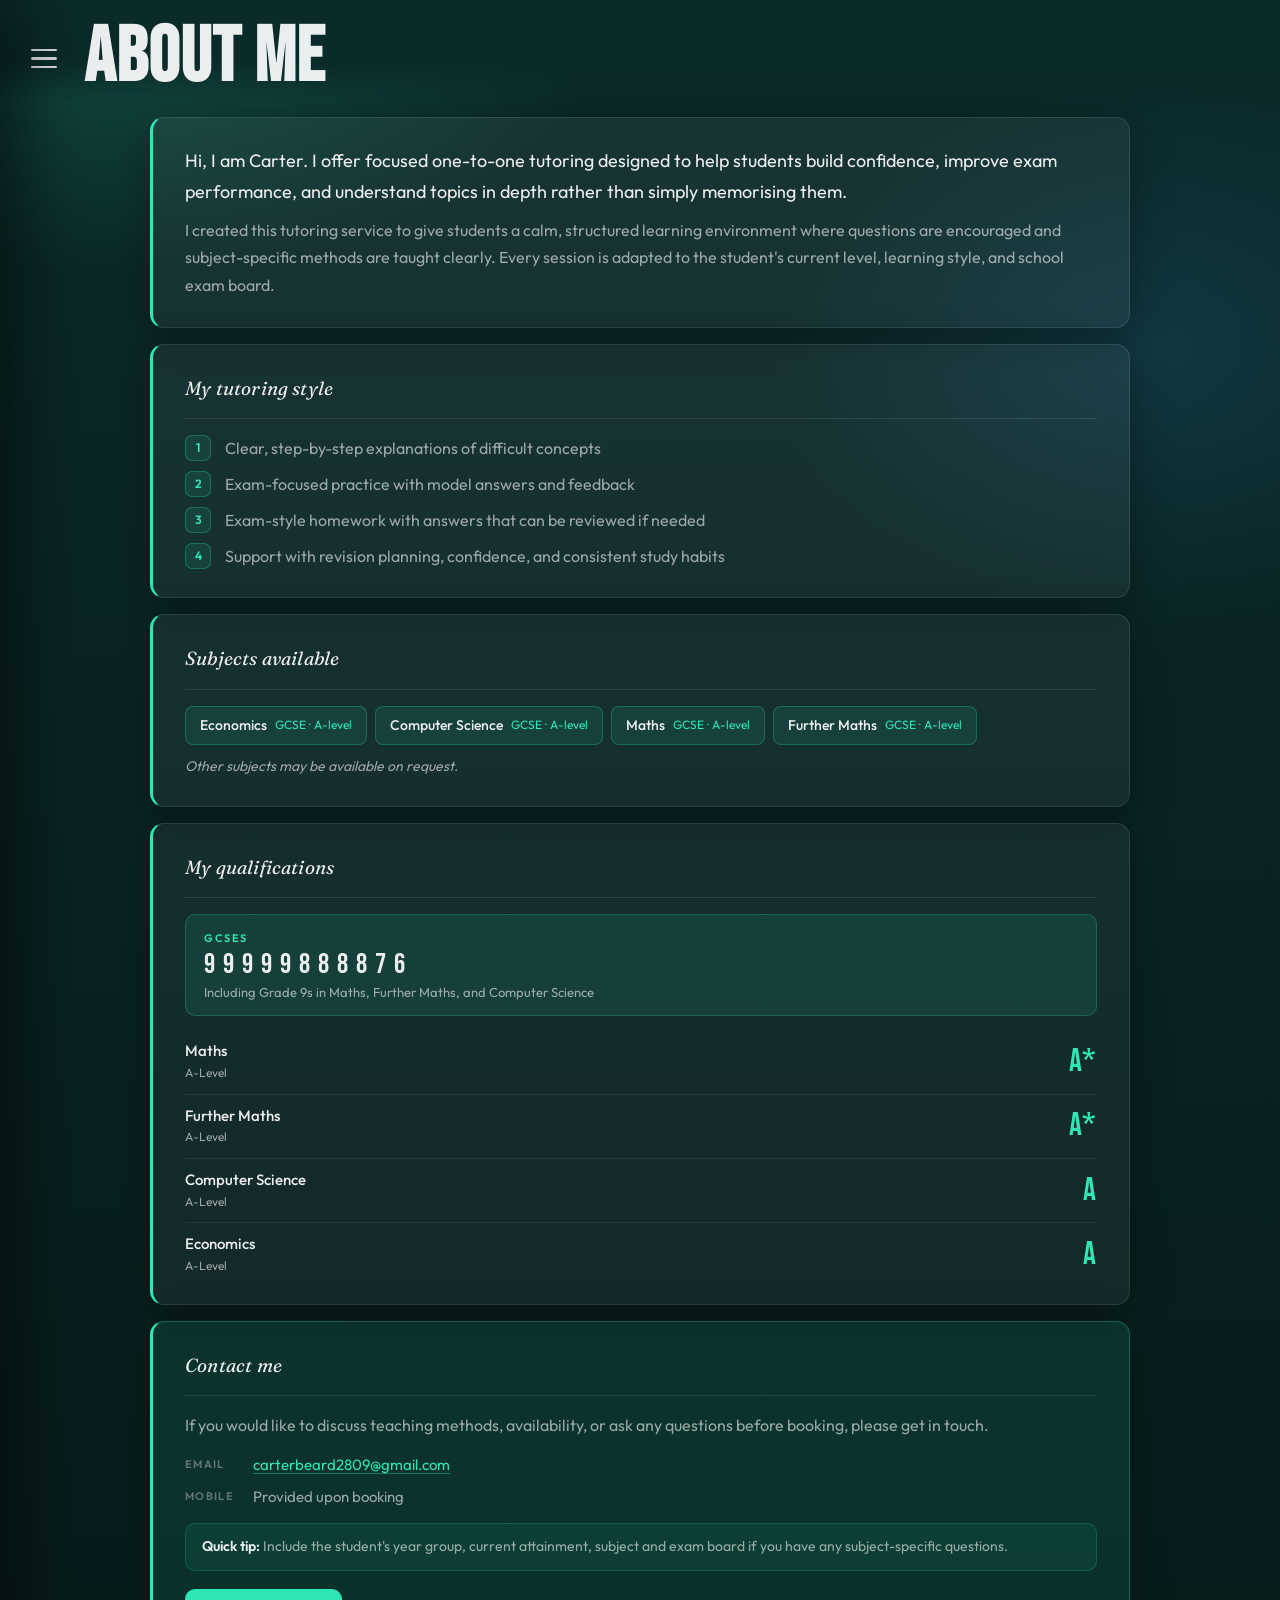
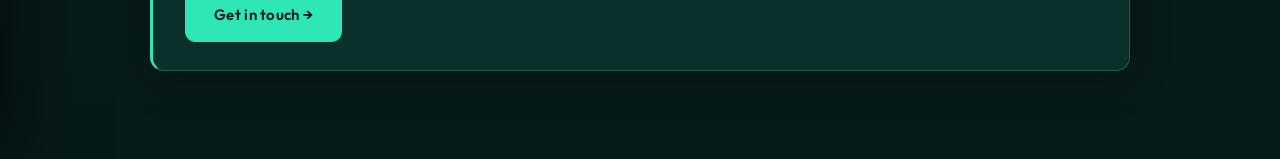
==== index.html @ 1910767f "Fixing styling issues" ====
<!DOCTYPE html>
<html lang="en">
<head>
    <meta charset="UTF-8">
    <meta name="viewport" content="width=device-width, initial-scale=1.0">
    <title>About me — Carter Tutoring</title>
    <link rel="stylesheet" href="style.css">
</head>
<body>

<div class="menu-overlay" id="menuOverlay"></div>

<div class="menu" id="sideMenu">
    <a href="index.html" class="active">About</a>
    <a href="instructions.html">Instructions</a>
    <a href="lessons.html">Lessons</a>
    <a href="pricing.html">Pricing</a>
</div>

<div class="heading">
    <div class="menu-btn" onclick="toggleMenu()" aria-label="Open navigation" aria-expanded="false">
        <span></span>
        <span></span>
        <span></span>
    </div>
    <h1>About me</h1>
</div>

<div class="container">
    <p class="lead">Hi, I am Carter. I offer focused one-to-one tutoring designed to help students build confidence, improve exam performance, and understand topics in depth rather than simply memorising them.</p>
    <p class="about">I created this tutoring service to give students a calm, structured learning environment where questions are encouraged and subject-specific methods are taught clearly. Every session is adapted to the student's current level, learning style, and school exam board.</p>
</div>

<div class="container">
    <h3>My tutoring style</h3>
    <ul class="style-list">
        <li>
            <div class="list-num">1</div>
            Clear, step-by-step explanations of difficult concepts
        </li>
        <li>
            <div class="list-num">2</div>
            Exam-focused practice with model answers and feedback
        </li>
        <li>
            <div class="list-num">3</div>
            Exam-style homework with answers that can be reviewed if needed
        </li>
        <li>
            <div class="list-num">4</div>
            Support with revision planning, confidence, and consistent study habits
        </li>
    </ul>
</div>

<div class="container">
    <h3>Subjects available</h3>
    <div class="tag-grid">
        <div class="tag">
            <span class="tag-name">Economics</span>
            <span class="tag-levels">GCSE · A-level</span>
        </div>
        <div class="tag">
            <span class="tag-name">Computer Science</span>
            <span class="tag-levels">GCSE · A-level</span>
        </div>
        <div class="tag">
            <span class="tag-name">Maths</span>
            <span class="tag-levels">GCSE · A-level</span>
        </div>
        <div class="tag">
            <span class="tag-name">Further Maths</span>
            <span class="tag-levels">GCSE · A-level</span>
        </div>
    </div>
    <span class="tag-note">Other subjects may be available on request.</span>
</div>

<div class="container">
    <h3>My qualifications</h3>
    <div class="gcse-badge">
        <div>
            <span class="gcse-badge-label">GCSEs</span>
            <div class="gcse-badge-score">9 9 9 9 9 8 8 8 8 7 6</div>
            <p class="gcse-badge-note">Including Grade 9s in Maths, Further Maths, and Computer Science</p>
        </div>
    </div>
    <div class="credential-block">
        <div class="credential-row">
            <div class="cred-info">
                <div class="cred-subject">Maths</div>
                <div class="cred-type">A-Level</div>
            </div>
            <div class="cred-grade">A*</div>
        </div>
        <div class="credential-row">
            <div class="cred-info">
                <div class="cred-subject">Further Maths</div>
                <div class="cred-type">A-Level</div>
            </div>
            <div class="cred-grade">A*</div>
        </div>
        <div class="credential-row">
            <div class="cred-info">
                <div class="cred-subject">Computer Science</div>
                <div class="cred-type">A-Level</div>
            </div>
            <div class="cred-grade">A</div>
        </div>
        <div class="credential-row">
            <div class="cred-info">
                <div class="cred-subject">Economics</div>
                <div class="cred-type">A-Level</div>
            </div>
            <div class="cred-grade">A</div>
        </div>
    </div>
</div>

<div class="container cta-container">
    <h3>Contact me</h3>
    <p>If you would like to discuss teaching methods, availability, or ask any questions before booking, please get in touch.</p>
    <ul class="contact-list">
        <li>
            <span class="contact-label">Email</span>
            <a href="mailto:carterbeard2809@gmail.com" class="link-accent">carterbeard2809@gmail.com</a>
        </li>
        <li>
            <span class="contact-label">Mobile</span>
            <span>Provided upon booking</span>
        </li>
    </ul>
    <div class="tip"><strong>Quick tip:</strong> Include the student's year group, current attainment, subject and exam board if you have any subject-specific questions.</div>
    <a href="mailto:carterbeard2809@gmail.com?subject=Tutoring%20enquiry" class="btn btn-primary">Get in touch →</a>
</div>

<script src="main.js"></script>
</body>
</html>
---- style.css ----
@import url('https://fonts.googleapis.com/css2?family=Bebas+Neue&family=Fraunces:ital,opsz,wght@0,9..144,300;0,9..144,400;1,9..144,300;1,9..144,400&family=Outfit:wght@300;400;500;600&display=swap');

*, *::before, *::after {
    margin: 0;
    padding: 0;
    box-sizing: border-box;
}

:root {
    --bg-0:        #071a1a;
    --bg-1:        #0b2a2a;
    --card:        rgba(255, 255, 255, 0.05);
    --card-hover:  rgba(255, 255, 255, 0.08);
    --text:        rgba(255, 255, 255, 0.92);
    --muted:       rgba(255, 255, 255, 0.58);
    --subtle:      rgba(255, 255, 255, 0.35);
    --border:      rgba(255, 255, 255, 0.10);
    --border-mid:  rgba(255, 255, 255, 0.16);
    --accent:      #2ee6b6;
    --accent-dark: #1db88e;
    --accent-faint:rgba(46, 230, 182, 0.10);
    --accent-glow: rgba(46, 230, 182, 0.22);
    --shadow:      0 8px 40px rgba(0, 0, 0, 0.30);
    --radius:      14px;
    --font-display:'Bebas Neue', sans-serif;
    --font-head:   'Fraunces', Georgia, serif;
    --font-body:   'Outfit', system-ui, sans-serif;
}

html { scroll-behavior: smooth; }

body {
    min-height: 100vh;
    background:
        radial-gradient(900px 500px at 10% 0%,  rgba(46, 230, 182, 0.18), transparent 55%),
        radial-gradient(700px 500px at 90% 20%, rgba(66, 170, 255, 0.12), transparent 55%),
        linear-gradient(180deg, var(--bg-1) 0%, var(--bg-0) 100%);
    color: var(--text);
    font-family: var(--font-body);
    font-size: 17px;
    font-weight: 400;
    line-height: 1.65;
    padding: 0 18px 72px;
    animation: pageFadeIn 0.4s ease both;
}

@keyframes pageFadeIn {
    from { opacity: 0; transform: translateY(8px); }
    to   { opacity: 1; transform: translateY(0); }
}

@keyframes slideUp {
    from { opacity: 0; transform: translateY(20px); }
    to   { opacity: 1; transform: translateY(0); }
}

/* ── Typography ── */
h1 {
    font-family: var(--font-display);
    font-size: clamp(48px, 6vw, 84px);
    letter-spacing: 1px;
    line-height: 0.9;
    color: var(--text);
    margin: 0;
}

h2 {
    font-family: var(--font-head);
    font-size: 22px;
    font-weight: 400;
    font-style: italic;
    color: var(--accent);
    margin-bottom: 10px;
}

h3 {
    font-family: var(--font-head);
    font-size: 19px;
    font-weight: 400;
    font-style: italic;
    color: var(--text);
    padding-bottom: 14px;
    margin-bottom: 16px;
    border-bottom: 1px solid var(--border);
    letter-spacing: 0.01em;
}

p {
    color: var(--muted);
    margin-top: 8px;
    font-size: 16px;
    line-height: 1.7;
}

p:first-child { margin-top: 0; }

ul, ol {
    margin: 12px 0 0 1.4rem;
    padding: 0;
    color: var(--muted);
    font-size: 16px;
}

li { margin: 7px 0; line-height: 1.6; }

strong { color: var(--text); font-weight: 600; }

a { color: inherit; text-decoration: none; }

/* ── Eyebrow label ── */
.eyebrow {
    display: block;
    font-family: var(--font-body);
    font-size: 11px;
    font-weight: 600;
    letter-spacing: 0.18em;
    text-transform: uppercase;
    color: var(--accent);
    margin-bottom: 12px;
}

/* ── Lead text ── */
.lead {
    font-size: 18px;
    color: var(--text);
    line-height: 1.7;
    font-weight: 400;
}

.about {
    color: var(--muted);
    margin-top: 10px;
}

/* ── Stat strip ── */
.stat-strip {
    display: flex;
    gap: 28px;
    flex-wrap: wrap;
    margin-top: 22px;
    padding-top: 20px;
    border-top: 1px solid var(--border);
}

.stat { display: flex; flex-direction: column; gap: 2px; }

.stat-value {
    font-family: var(--font-display);
    font-size: 34px;
    color: var(--accent);
    line-height: 1;
    letter-spacing: 0.5px;
}

.stat-label {
    font-size: 11px;
    font-weight: 500;
    letter-spacing: 0.10em;
    text-transform: uppercase;
    color: var(--muted);
}

/* ── Page heading bar ── */
.heading {
    display: flex;
    align-items: center;
    gap: 14px;
    padding: 24px 18px 8px;
    position: sticky;
    top: 0;
    z-index: 500;
    background: linear-gradient(to bottom, var(--bg-1) 60%, transparent);
    margin: 0 -18px;
}

/* ── Containers ── */
.container {
    max-width: 980px;
    margin: 16px auto;
    background: var(--card);
    border: 1px solid var(--border);
    border-left: 3px solid var(--accent);
    border-radius: var(--radius);
    padding: 28px 32px;
    box-shadow: var(--shadow);
    transition: border-color 0.25s ease, box-shadow 0.25s ease;
    animation: slideUp 0.45s ease both;
}

.container:hover {
    border-color: rgba(255,255,255,0.18);
    border-left-color: var(--accent);
    box-shadow: 0 8px 48px rgba(0,0,0,0.35), 0 0 0 1px var(--accent-glow);
}

.container:nth-child(1) { animation-delay: 0.05s; }
.container:nth-child(2) { animation-delay: 0.12s; }
.container:nth-child(3) { animation-delay: 0.19s; }
.container:nth-child(4) { animation-delay: 0.26s; }
.container:nth-child(5) { animation-delay: 0.33s; }

/* CTA container variant */
.container.cta-container {
    background: var(--accent-faint);
    border-color: rgba(46, 230, 182, 0.28);
    border-left-color: var(--accent);
}

/* ── Style list (numbered arrow items) ── */
.style-list {
    list-style: none;
    margin: 4px 0 0;
    padding: 0;
    display: flex;
    flex-direction: column;
    gap: 10px;
}

.style-list li {
    display: flex;
    align-items: center;
    gap: 14px;
    font-size: 16px;
    color: var(--muted);
    margin: 0;
    line-height: 1.55;
}

.list-num {
    flex-shrink: 0;
    width: 26px;
    height: 26px;
    border-radius: 7px;
    background: var(--accent-faint);
    border: 1px solid rgba(46, 230, 182, 0.28);
    display: flex;
    align-items: center;
    justify-content: center;
    font-size: 12px;
    font-weight: 600;
    color: var(--accent);
    font-family: var(--font-body);
}

/* ── Subject tag grid ── */
.tag-grid {
    display: flex;
    flex-wrap: wrap;
    gap: 8px;
    margin-top: 4px;
}

.tag {
    background: var(--accent-faint);
    border: 1px solid rgba(46, 230, 182, 0.25);
    border-radius: 8px;
    padding: 7px 14px;
    display: flex;
    align-items: center;
    gap: 8px;
    transition: background 0.2s ease, border-color 0.2s ease;
}

.tag:hover {
    background: rgba(46, 230, 182, 0.16);
    border-color: rgba(46, 230, 182, 0.45);
}

.tag-name {
    font-size: 14px;
    font-weight: 500;
    color: var(--text);
}

.tag-levels {
    font-size: 12px;
    color: var(--accent);
    font-weight: 400;
}

.tag-note {
    font-size: 14px;
    color: var(--muted);
    font-style: italic;
    margin-top: 10px;
    display: block;
}

/* ── Credential block ── */
.gcse-badge {
    background: var(--accent-faint);
    border: 1px solid rgba(46, 230, 182, 0.22);
    border-radius: 10px;
    padding: 14px 18px;
    margin-bottom: 14px;
    display: flex;
    align-items: flex-start;
    gap: 16px;
}

.gcse-badge-label {
    font-size: 11px;
    font-weight: 600;
    letter-spacing: 0.14em;
    text-transform: uppercase;
    color: var(--accent);
    margin-bottom: 4px;
    display: block;
}

.gcse-badge-score {
    font-family: var(--font-display);
    font-size: 28px;
    color: var(--text);
    letter-spacing: 2px;
    line-height: 1;
}

.gcse-badge-note {
    font-size: 13px;
    color: var(--muted);
    margin-top: 4px;
    line-height: 1.4;
}

.credential-block {
    display: flex;
    flex-direction: column;
}

.credential-row {
    display: flex;
    align-items: center;
    justify-content: space-between;
    padding: 11px 0;
    border-bottom: 1px solid rgba(255, 255, 255, 0.07);
    gap: 12px;
}

.credential-row:last-child {
    border-bottom: none;
    padding-bottom: 0;
}

.cred-info { flex: 1; }

.cred-subject {
    font-size: 15px;
    font-weight: 500;
    color: var(--text);
    line-height: 1.3;
}

.cred-type {
    font-size: 12px;
    color: var(--muted);
    margin-top: 2px;
}

.cred-grade {
    font-family: var(--font-display);
    font-size: 32px;
    color: var(--accent);
    letter-spacing: 1px;
    line-height: 1;
    flex-shrink: 0;
}

/* ── Contact details ── */
.contact-list {
    list-style: none;
    margin: 14px 0;
    padding: 0;
    display: flex;
    flex-direction: column;
    gap: 8px;
}

.contact-list li {
    display: flex;
    align-items: center;
    gap: 10px;
    font-size: 15px;
    color: var(--muted);
    margin: 0;
}

.contact-list .contact-label {
    font-size: 11px;
    font-weight: 600;
    letter-spacing: 0.12em;
    text-transform: uppercase;
    color: var(--subtle);
    flex: 0 0 58px;
}

.link-accent {
    color: var(--accent);
    text-underline-offset: 3px;
    text-decoration: underline;
    text-decoration-color: rgba(46, 230, 182, 0.4);
}

.link-accent:hover {
    text-decoration-color: var(--accent);
}

.tip {
    background: rgba(46, 230, 182, 0.07);
    border: 1px solid rgba(46, 230, 182, 0.18);
    border-radius: 10px;
    padding: 12px 16px;
    font-size: 14px;
    color: var(--muted);
    line-height: 1.55;
    margin-top: 6px;
}

/* ── Hamburger button ── */
.menu-btn {
    display: flex;
    flex-direction: column;
    justify-content: center;
    align-items: center;
    gap: 6px;
    width: 52px;
    height: 52px;
    cursor: pointer;
    z-index: 1300;
    border-radius: 12px;
    transition: background 0.2s ease;
    flex-shrink: 0;
}

.menu-btn:hover { background: rgba(255, 255, 255, 0.08); }

.menu-btn:focus-visible {
    outline: 2px solid rgba(46, 230, 182, 0.6);
    outline-offset: 3px;
}

.menu-btn span {
    display: block;
    height: 2.5px;
    width: 26px;
    background: rgba(255, 255, 255, 0.85);
    border-radius: 2px;
    transition: transform 0.3s ease, opacity 0.2s ease;
    transform-origin: center;
}

.menu-btn.open span:nth-child(1) { transform: translateY(8.5px) rotate(45deg); }
.menu-btn.open span:nth-child(2) { opacity: 0; transform: scaleX(0); }
.menu-btn.open span:nth-child(3) { transform: translateY(-8.5px) rotate(-45deg); }

/* ── Overlay ── */
.menu-overlay {
    position: fixed;
    inset: 0;
    background: rgba(0, 0, 0, 0.6);
    z-index: 1100;
    opacity: 0;
    pointer-events: none;
    transition: opacity 0.3s ease;
    backdrop-filter: blur(3px);
}

.menu-overlay.active {
    opacity: 1;
    pointer-events: all;
}

/* ── Sidebar menu ── */
.menu {
    position: fixed;
    top: 0;
    left: -280px;
    width: 280px;
    height: 100%;
    background: rgba(5, 14, 14, 0.94);
    border-right: 1px solid rgba(255, 255, 255, 0.09);
    padding-top: 72px;
    transition: left 0.32s cubic-bezier(0.4, 0, 0.2, 1);
    box-shadow: 20px 0 64px rgba(0, 0, 0, 0.5);
    backdrop-filter: blur(16px);
    z-index: 1200;
}

.menu a {
    display: flex;
    align-items: center;
    padding: 15px 24px;
    font-family: var(--font-body);
    font-size: 15px;
    font-weight: 400;
    text-decoration: none;
    color: rgba(255, 255, 255, 0.72);
    border-left: 3px solid transparent;
    transition: color 0.2s ease, background 0.2s ease, border-color 0.2s ease;
    letter-spacing: 0.01em;
}

.menu a:hover {
    color: var(--text);
    background: rgba(255, 255, 255, 0.06);
    border-left-color: rgba(46, 230, 182, 0.5);
}

.menu a.active {
    color: var(--accent);
    background: rgba(46, 230, 182, 0.08);
    border-left-color: var(--accent);
    font-weight: 500;
}

.menu.active { left: 0; }

/* ── Buttons ── */
.btn {
    appearance: none;
    display: inline-block;
    border: 1px solid var(--border-mid);
    background: rgba(255, 255, 255, 0.08);
    color: var(--text);
    padding: 10px 18px;
    border-radius: 10px;
    font-family: var(--font-body);
    font-size: 15px;
    font-weight: 400;
    cursor: pointer;
    text-decoration: none;
    transition: background 0.2s ease, border-color 0.2s ease, transform 0.08s ease;
}

.btn:hover {
    background: rgba(255, 255, 255, 0.13);
    border-color: rgba(46, 230, 182, 0.45);
}

.btn:active { transform: translateY(1px); }

.btn-primary {
    background: var(--accent);
    color: #071a1a;
    border-color: var(--accent);
    font-weight: 600;
    padding: 13px 28px;
    border-radius: 10px;
    font-size: 15px;
    margin-top: 18px;
    letter-spacing: 0.02em;
}

.btn-primary:hover {
    background: var(--accent-dark);
    border-color: var(--accent-dark);
    color: #071a1a;
}

/* ── Inputs ── */
input, textarea {
    background: rgba(0, 0, 0, 0.25);
    color: var(--text);
    border: 1px solid var(--border-mid);
    border-radius: 10px;
    padding: 10px 14px;
    font-family: var(--font-body);
    font-size: 15px;
    outline: none;
    transition: border-color 0.2s ease, box-shadow 0.2s ease;
}

input[type="password"] { min-width: 220px; }

input:focus, textarea:focus {
    border-color: rgba(46, 230, 182, 0.55);
    box-shadow: 0 0 0 4px rgba(46, 230, 182, 0.12);
}

/* ── Password row ── */
.password-row {
    display: flex;
    align-items: center;
    gap: 10px;
    flex-wrap: wrap;
    margin-top: 14px;
}

.password-msg {
    font-size: 14px;
    margin-top: 8px;
    min-height: 20px;
}

.password-msg.error  { color: #ff7070; }
.password-msg.success{ color: var(--accent); }

/* ── Platform tags ── */
.platforms {
    display: flex;
    gap: 10px;
    flex-wrap: wrap;
    margin: 14px 0;
}

.platform-tag {
    background: rgba(255, 255, 255, 0.07);
    border: 1px solid var(--border-mid);
    border-radius: 8px;
    padding: 7px 16px;
    font-size: 14px;
    font-weight: 500;
    color: var(--text);
}

/* ── Booking steps ── */
.steps {
    list-style: none;
    margin: 4px 0 0;
    padding: 0;
    display: flex;
    flex-direction: column;
}

.step {
    display: flex;
    gap: 16px;
    padding: 16px 0;
    border-bottom: 1px solid rgba(255, 255, 255, 0.07);
}

.step:last-child { border-bottom: none; padding-bottom: 0; }

.step-num {
    flex-shrink: 0;
    width: 30px;
    height: 30px;
    border-radius: 8px;
    background: var(--accent-faint);
    border: 1px solid rgba(46, 230, 182, 0.28);
    display: flex;
    align-items: center;
    justify-content: center;
    font-size: 13px;
    font-weight: 600;
    color: var(--accent);
    margin-top: 2px;
}

.step-body strong {
    display: block;
    font-size: 15px;
    font-weight: 500;
    color: var(--text);
    margin-bottom: 3px;
}

.step-body p { font-size: 14px; margin-top: 0; }

/* ── Checklist ── */
.checklist {
    list-style: none;
    margin: 4px 0 0;
    padding: 0;
    display: flex;
    flex-direction: column;
    gap: 10px;
}

.check-item {
    display: flex;
    align-items: flex-start;
    gap: 12px;
    font-size: 15px;
    color: var(--muted);
    line-height: 1.5;
}

.check-icon {
    flex-shrink: 0;
    width: 20px;
    height: 20px;
    border-radius: 50%;
    background: var(--accent-faint);
    border: 1px solid rgba(46, 230, 182, 0.30);
    display: flex;
    align-items: center;
    justify-content: center;
    color: var(--accent);
    font-size: 11px;
    margin-top: 2px;
}

/* ── Lesson structure timeline ── */
.lesson-steps {
    list-style: none;
    margin: 4px 0 0;
    padding: 0;
    position: relative;
    display: flex;
    flex-direction: column;
}

.lesson-steps::before {
    content: '';
    position: absolute;
    left: 4px;
    top: 18px;
    bottom: 18px;
    width: 1px;
    background: rgba(46, 230, 182, 0.22);
}

.lesson-step {
    display: flex;
    gap: 16px;
    padding: 10px 0;
}

.ls-dot {
    flex-shrink: 0;
    width: 10px;
    height: 10px;
    border-radius: 50%;
    background: var(--accent);
    border: 2px solid var(--bg-0);
    box-shadow: 0 0 0 3px rgba(46, 230, 182, 0.22);
    margin-top: 7px;
}

.ls-body strong {
    display: block;
    font-size: 15px;
    font-weight: 500;
    color: var(--text);
}

.ls-body p { font-size: 14px; margin-top: 2px; }

/* ── Standard rate display ── */
.rate-row {
    display: flex;
    gap: 36px;
    flex-wrap: wrap;
    align-items: flex-start;
    margin-top: 10px;
}

.rate-item { display: flex; flex-direction: column; gap: 3px; }

.rate-label {
    font-size: 11px;
    font-weight: 600;
    letter-spacing: 0.12em;
    text-transform: uppercase;
    color: var(--muted);
}

.rate-value {
    font-family: var(--font-display);
    font-size: 56px;
    color: var(--text);
    line-height: 1;
    letter-spacing: 1px;
}

.rate-sub {
    font-size: 13px;
    color: var(--muted);
}

.rate-divider {
    width: 1px;
    height: 52px;
    background: var(--border-mid);
    align-self: center;
}

/* ── Pricing cards ── */
.pricing-grid {
    display: grid;
    grid-template-columns: repeat(auto-fit, minmax(185px, 1fr));
    gap: 14px;
    margin-top: 16px;
}

.pricing-card {
    background: rgba(255, 255, 255, 0.05);
    border: 1px solid var(--border);
    border-radius: 12px;
    padding: 22px 18px;
    text-align: center;
    transition: background 0.2s ease, transform 0.18s ease, border-color 0.2s ease;
    position: relative;
}

.pricing-card:hover {
    background: rgba(255, 255, 255, 0.09);
    transform: translateY(-3px);
    border-color: rgba(46, 230, 182, 0.35);
}

.pricing-card.best-value {
    border-color: var(--accent);
    background: rgba(46, 230, 182, 0.07);
}

.pricing-card .badge {
    position: absolute;
    top: -12px;
    left: 50%;
    transform: translateX(-50%);
    background: var(--accent);
    color: #071a1a;
    font-size: 11px;
    font-weight: 700;
    padding: 3px 12px;
    border-radius: 20px;
    white-space: nowrap;
    letter-spacing: 0.06em;
    text-transform: uppercase;
    font-family: var(--font-body);
}

.card-lessons { font-size: 13px; color: var(--muted); margin-bottom: 6px; }
.card-price   { font-family: var(--font-display); font-size: 48px; color: var(--text); line-height: 1; }
.card-per     { font-size: 12px; color: var(--muted); margin-top: 5px; }

/* ── Note callout ── */
.note {
    background: rgba(46, 230, 182, 0.07);
    border: 1px solid rgba(46, 230, 182, 0.18);
    border-radius: 10px;
    padding: 12px 16px;
    font-size: 14px;
    color: var(--muted);
    margin-top: 14px;
    line-height: 1.55;
}

/* ── Subjects list (plain, fallback) ── */
.subjects {
    display: list-item;
    margin-left: 1.25rem;
    padding: 4px 0;
    color: var(--muted);
}

/* ── Mobile ── */
@media (max-width: 600px) {
    body { padding: 0 14px 56px; }

    .container { padding: 22px 18px; border-radius: 12px; }

    .heading { padding: 18px 0 6px; }

    .menu { width: 78vw; left: calc(-78vw - 10px); }

    .menu-btn { width: 46px; height: 46px; }
    .menu-btn span { width: 24px; }

    .rate-row { gap: 20px; }
    .rate-divider { display: none; }

    .pricing-grid { grid-template-columns: 1fr; }

    .stat-strip { gap: 20px; }

    .gcse-badge { flex-direction: column; gap: 8px; }

    h1 { font-size: clamp(44px, 12vw, 72px); }
}
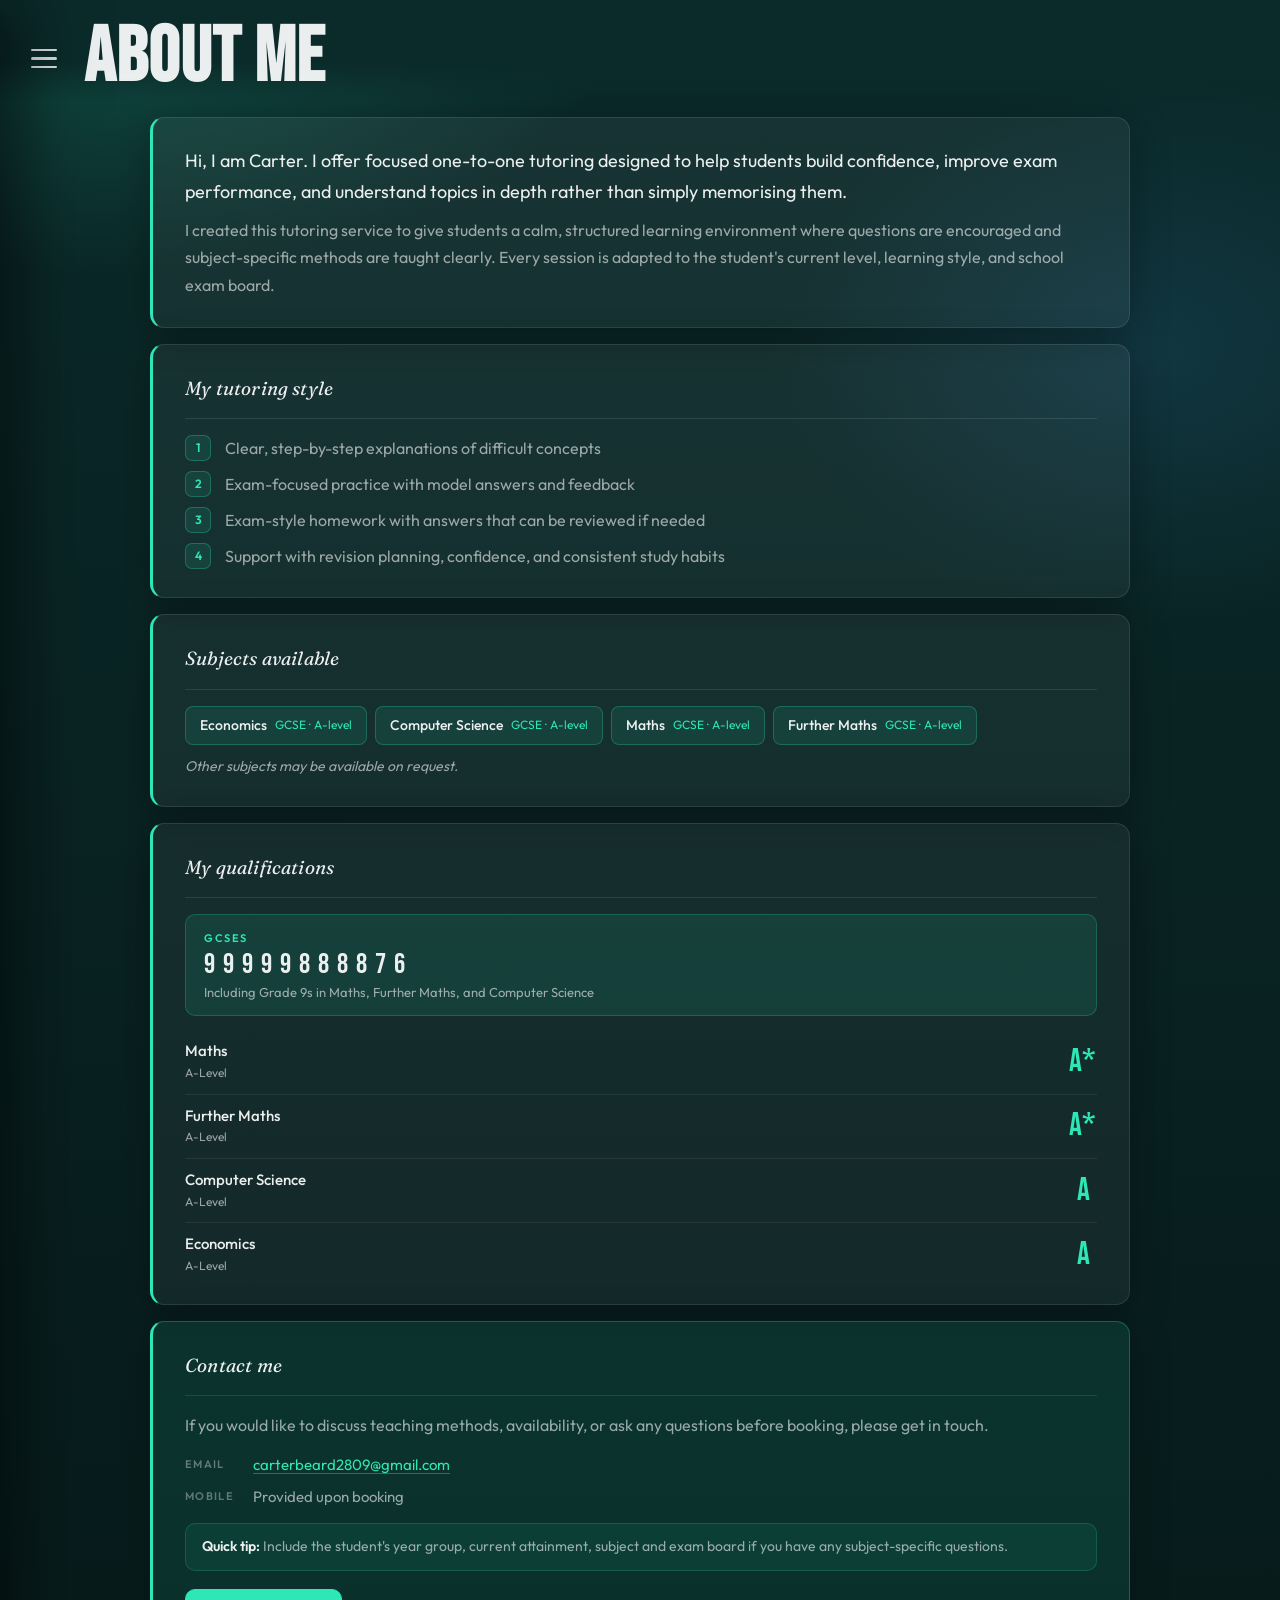
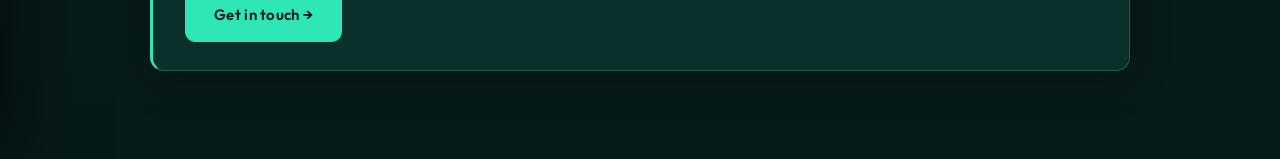
==== commit a1936770: "Adding spacing (correctly)" ====
--- a/index.html
+++ b/index.html
@@ -105,14 +105,14 @@
                 <div class="cred-subject">Computer Science</div>
                 <div class="cred-type">A-Level</div>
             </div>
-            <div class="cred-grade">A</div>
+            <div class="cred-grade">A&nbsp;</div>
         </div>
         <div class="credential-row">
             <div class="cred-info">
                 <div class="cred-subject">Economics</div>
                 <div class="cred-type">A-Level</div>
             </div>
-            <div class="cred-grade">A</div>
+            <div class="cred-grade">A&nbsp;</div>
         </div>
     </div>
 </div>
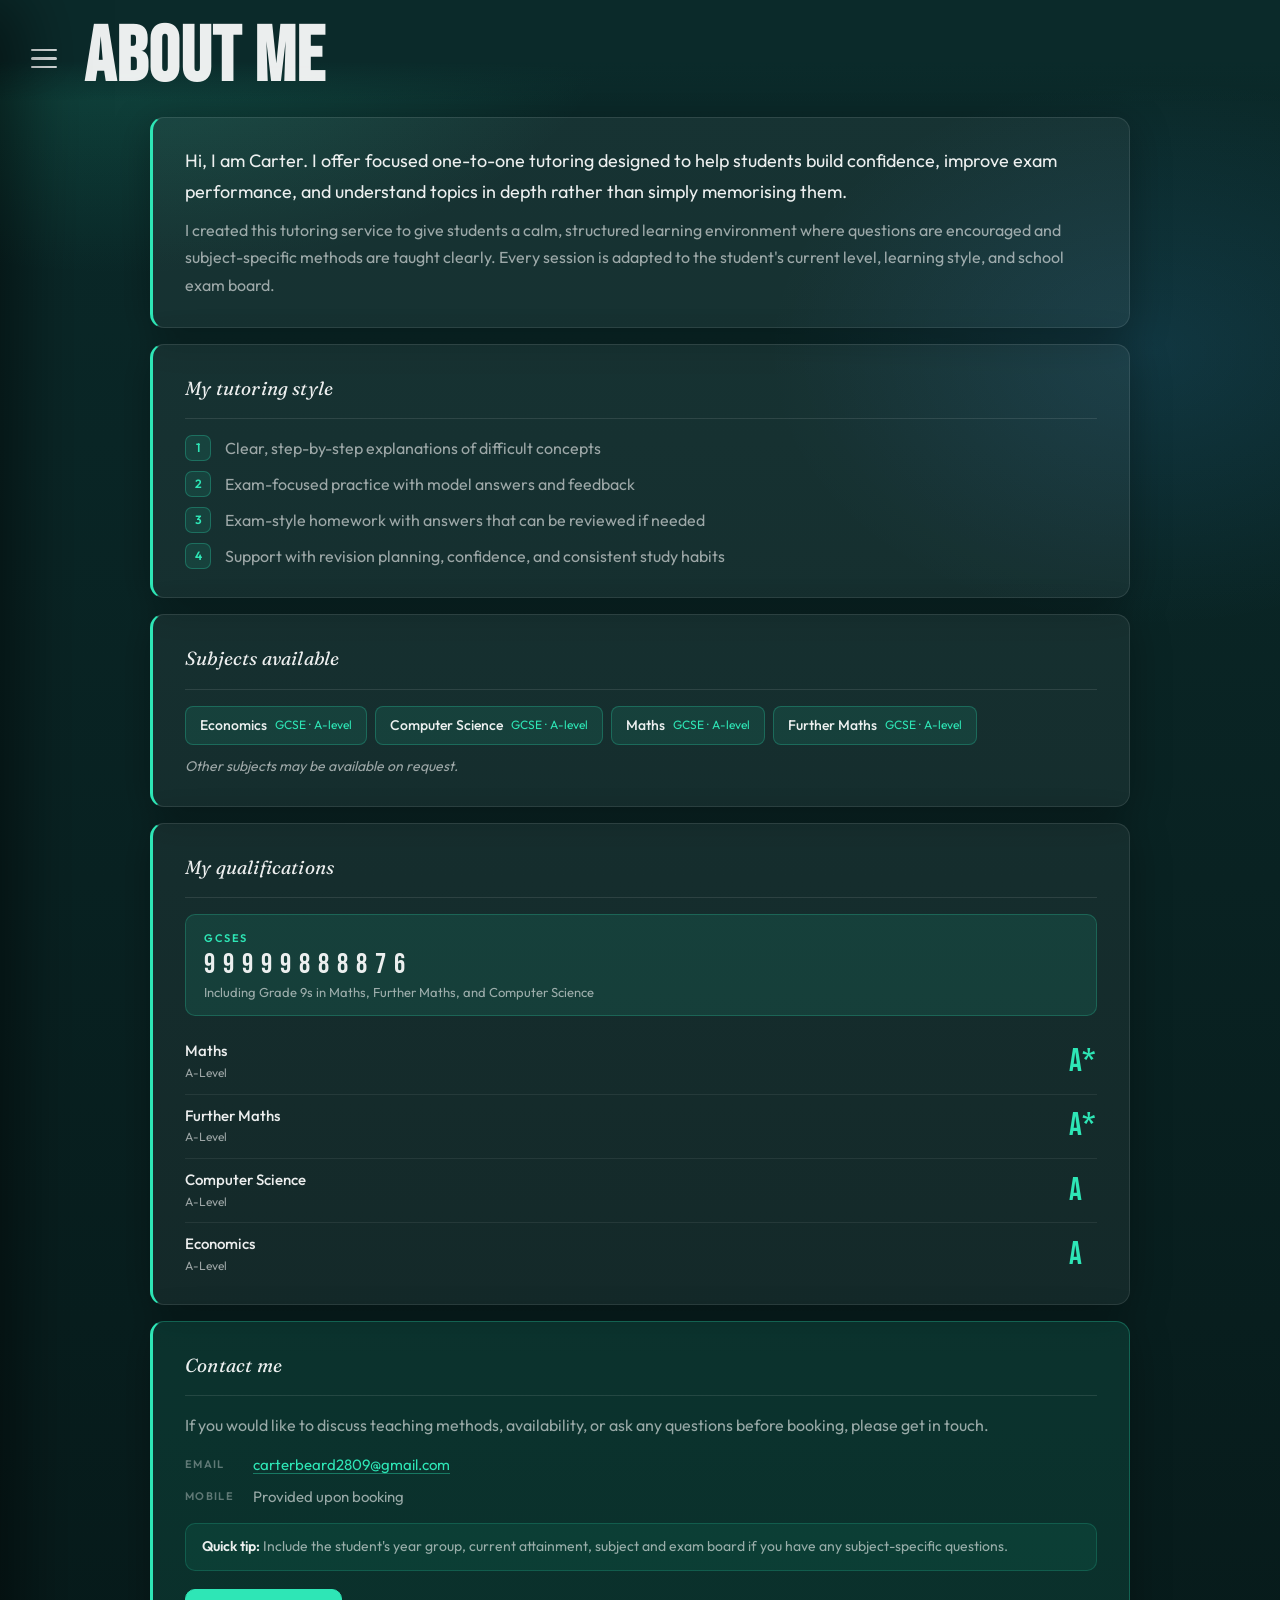
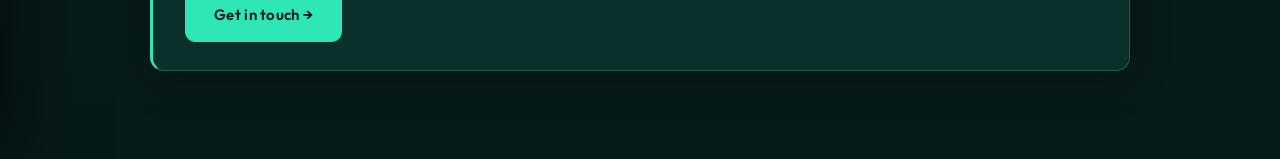
==== commit 84454aed: "Spacing fix" ====
--- a/index.html
+++ b/index.html
@@ -105,14 +105,14 @@
                 <div class="cred-subject">Computer Science</div>
                 <div class="cred-type">A-Level</div>
             </div>
-            <div class="cred-grade">A&nbsp;</div>
+            <div class="cred-grade">A<span style="opacity:0;">*</span></div>
         </div>
         <div class="credential-row">
             <div class="cred-info">
                 <div class="cred-subject">Economics</div>
                 <div class="cred-type">A-Level</div>
             </div>
-            <div class="cred-grade">A&nbsp;</div>
+            <div class="cred-grade">A<span style="opacity:0;">*</span></div>
         </div>
     </div>
 </div>
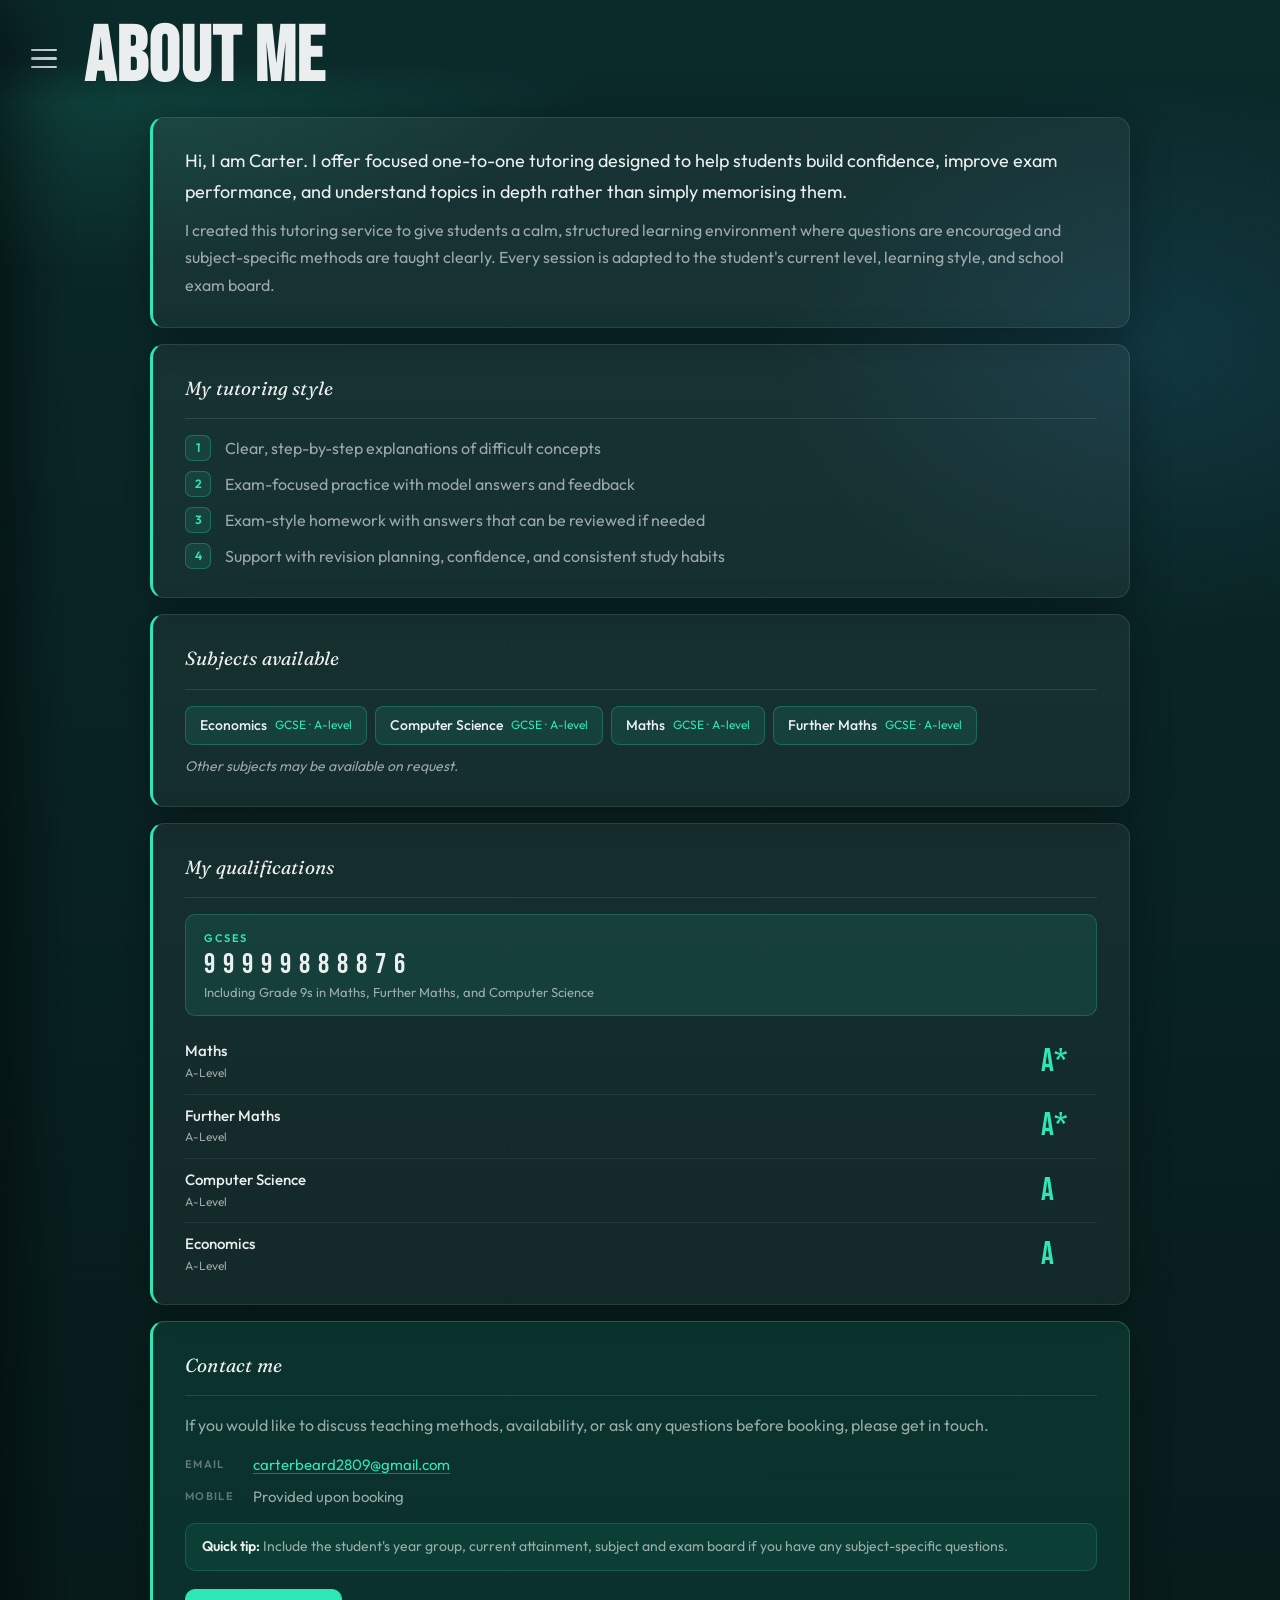
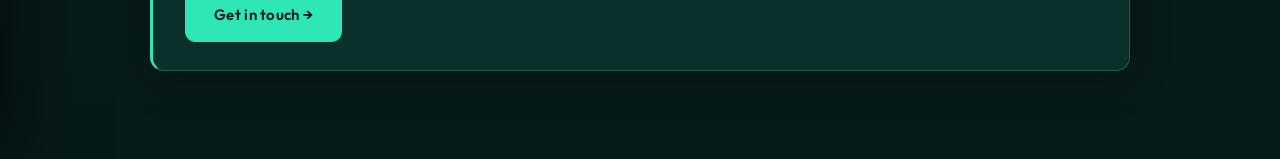
==== commit 26a1c8f6: "Hopefully final spacing change" ====
--- a/index.html
+++ b/index.html
@@ -105,14 +105,14 @@
                 <div class="cred-subject">Computer Science</div>
                 <div class="cred-type">A-Level</div>
             </div>
-            <div class="cred-grade">A<span style="opacity:0;">*</span></div>
+            <div class="cred-grade">A</div>
         </div>
         <div class="credential-row">
             <div class="cred-info">
                 <div class="cred-subject">Economics</div>
                 <div class="cred-type">A-Level</div>
             </div>
-            <div class="cred-grade">A<span style="opacity:0;">*</span></div>
+            <div class="cred-grade">A</div>
         </div>
     </div>
 </div>
--- a/style.css
+++ b/style.css
@@ -363,7 +363,8 @@
     color: var(--accent);
     letter-spacing: 1px;
     line-height: 1;
-    flex-shrink: 0;
+    flex: 0 0 56px;
+    text-align: left;
 }
 
 /* ── Contact details ── */
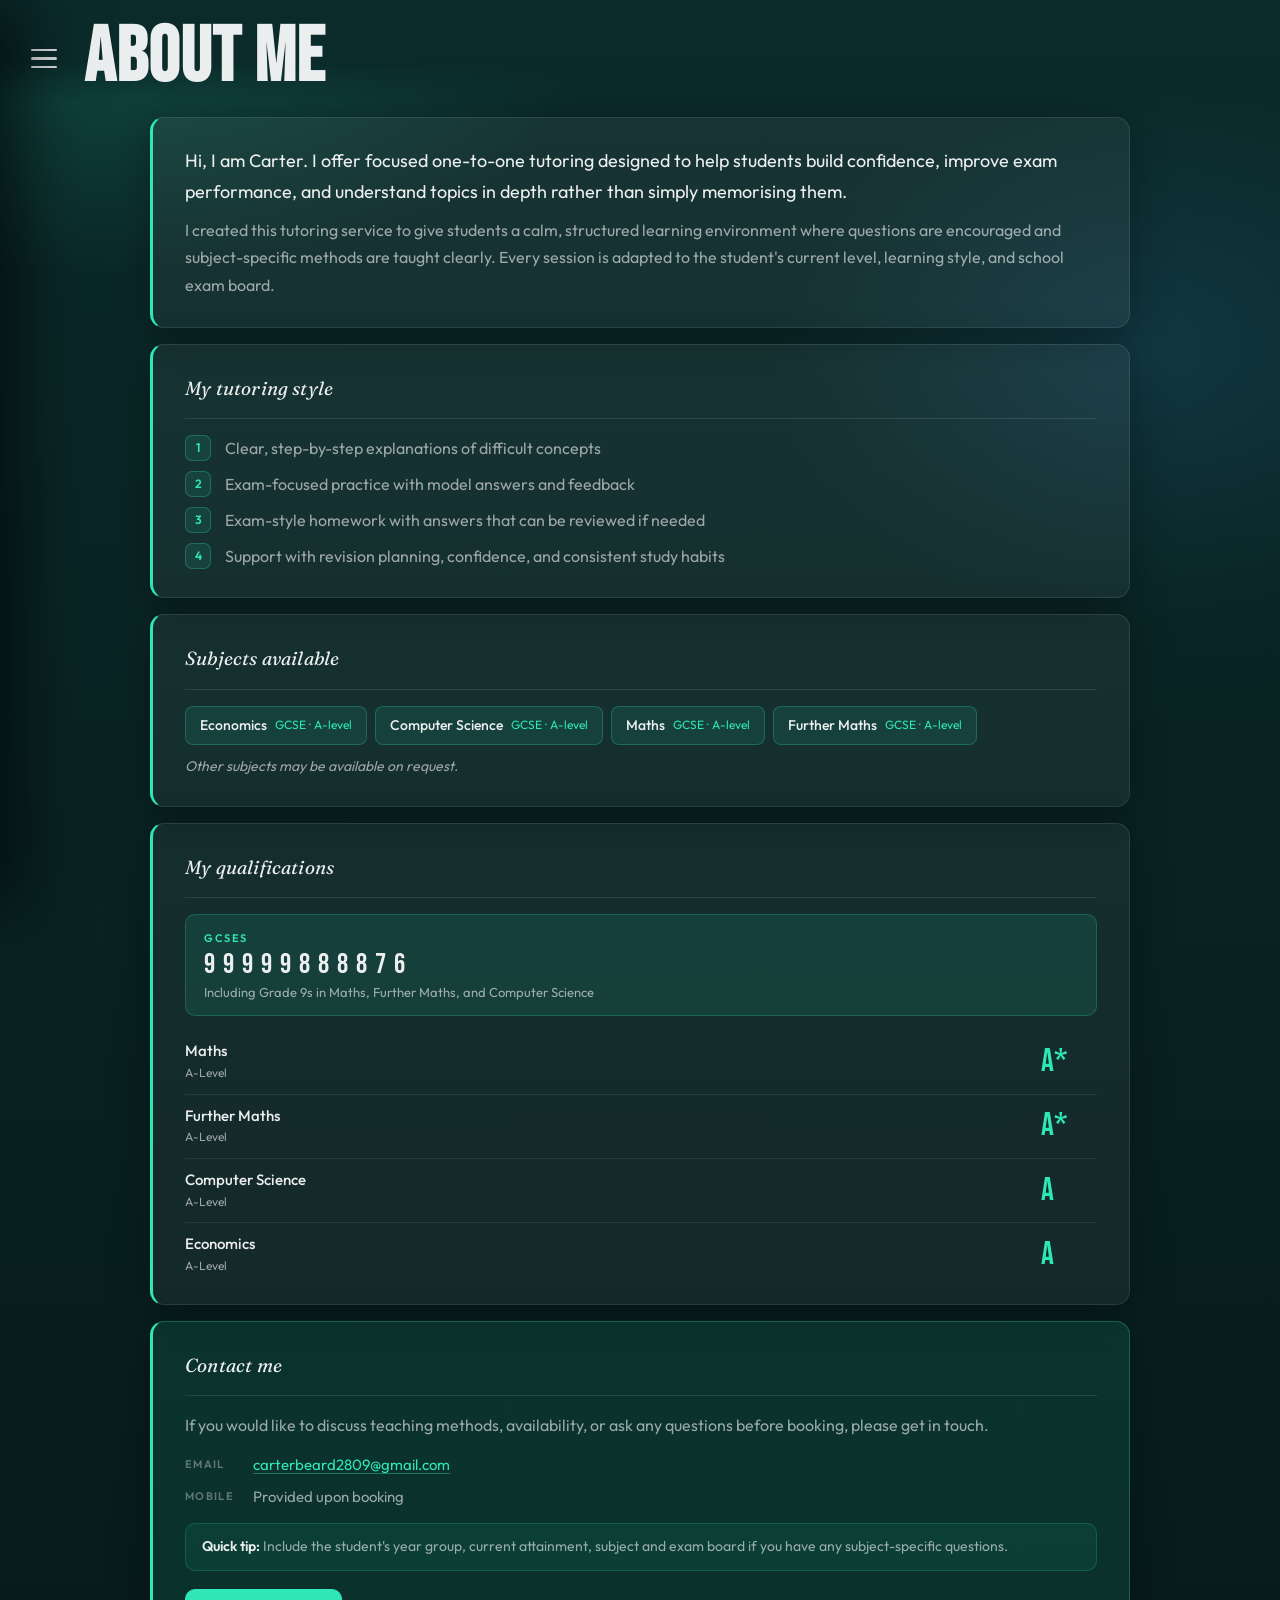
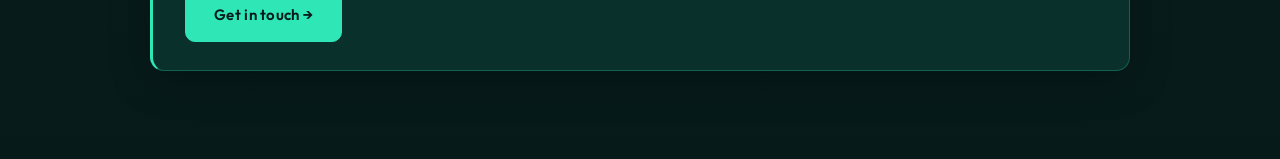
==== commit c25baa4b: "Adding close menu button in side menu" ====
--- a/index.html
+++ b/index.html
@@ -11,6 +11,11 @@
 <div class="menu-overlay" id="menuOverlay"></div>
 
 <div class="menu" id="sideMenu">
+    <div class="menu-close" onclick="closeMenu()" aria-label="Close navigation">
+        <span></span>
+        <span></span>
+        <span></span>
+    </div>
     <a href="index.html" class="active">About</a>
     <a href="instructions.html">Instructions</a>
     <a href="lessons.html">Lessons</a>
--- a/style.css
+++ b/style.css
@@ -45,8 +45,8 @@
 }
 
 @keyframes pageFadeIn {
-    from { opacity: 0; transform: translateY(8px); }
-    to   { opacity: 1; transform: translateY(0); }
+    from { opacity: 0; }
+    to   { opacity: 1; }
 }
 
 @keyframes slideUp {
@@ -363,7 +363,8 @@
     color: var(--accent);
     letter-spacing: 1px;
     line-height: 1;
-    flex: 0 0 56px;
+    flex-shrink: 0;
+    width: 56px;
     text-align: left;
 }
 
@@ -458,12 +459,11 @@
 .menu-overlay {
     position: fixed;
     inset: 0;
-    background: rgba(0, 0, 0, 0.6);
+    background: rgba(0, 0, 0, 0.65);
     z-index: 1100;
     opacity: 0;
     pointer-events: none;
     transition: opacity 0.3s ease;
-    backdrop-filter: blur(3px);
 }
 
 .menu-overlay.active {
@@ -478,13 +478,13 @@
     left: -280px;
     width: 280px;
     height: 100%;
-    background: rgba(5, 14, 14, 0.94);
+    background: #061818;
     border-right: 1px solid rgba(255, 255, 255, 0.09);
     padding-top: 72px;
     transition: left 0.32s cubic-bezier(0.4, 0, 0.2, 1);
-    box-shadow: 20px 0 64px rgba(0, 0, 0, 0.5);
-    backdrop-filter: blur(16px);
+    box-shadow: 20px 0 64px rgba(0, 0, 0, 0.6);
     z-index: 1200;
+    will-change: left;
 }
 
 .menu a {
@@ -515,6 +515,40 @@
 }
 
 .menu.active { left: 0; }
+
+/* ── Menu close button (X inside panel) ── */
+.menu-close {
+    position: absolute;
+    top: 10px;
+    left: 10px;
+    width: 52px;
+    height: 52px;
+    display: flex;
+    flex-direction: column;
+    align-items: center;
+    justify-content: center;
+    gap: 6px;
+    cursor: pointer;
+    border-radius: 12px;
+    transition: background 0.2s ease;
+}
+
+.menu-close:hover {
+    background: rgba(255, 255, 255, 0.08);
+}
+
+.menu-close span {
+    display: block;
+    height: 2.5px;
+    width: 26px;
+    background: rgba(255, 255, 255, 0.85);
+    border-radius: 2px;
+    transform-origin: center;
+}
+
+.menu-close span:nth-child(1) { transform: translateY(8.5px) rotate(45deg); }
+.menu-close span:nth-child(2) { opacity: 0; }
+.menu-close span:nth-child(3) { transform: translateY(-8.5px) rotate(-45deg); }
 
 /* ── Buttons ── */
 .btn {
@@ -605,13 +639,30 @@
 }
 
 .platform-tag {
+    display: flex;
+    align-items: center;
+    gap: 8px;
     background: rgba(255, 255, 255, 0.07);
     border: 1px solid var(--border-mid);
     border-radius: 8px;
-    padding: 7px 16px;
+    padding: 9px 18px;
     font-size: 14px;
     font-weight: 500;
     color: var(--text);
+    text-decoration: none;
+    transition: background 0.2s ease, border-color 0.2s ease, transform 0.15s ease;
+}
+
+a.platform-tag:hover {
+    background: rgba(46, 230, 182, 0.10);
+    border-color: rgba(46, 230, 182, 0.40);
+    color: var(--accent);
+    transform: translateY(-2px);
+}
+
+.platform-tag-icon {
+    font-size: 16px;
+    line-height: 1;
 }
 
 /* ── Booking steps ── */
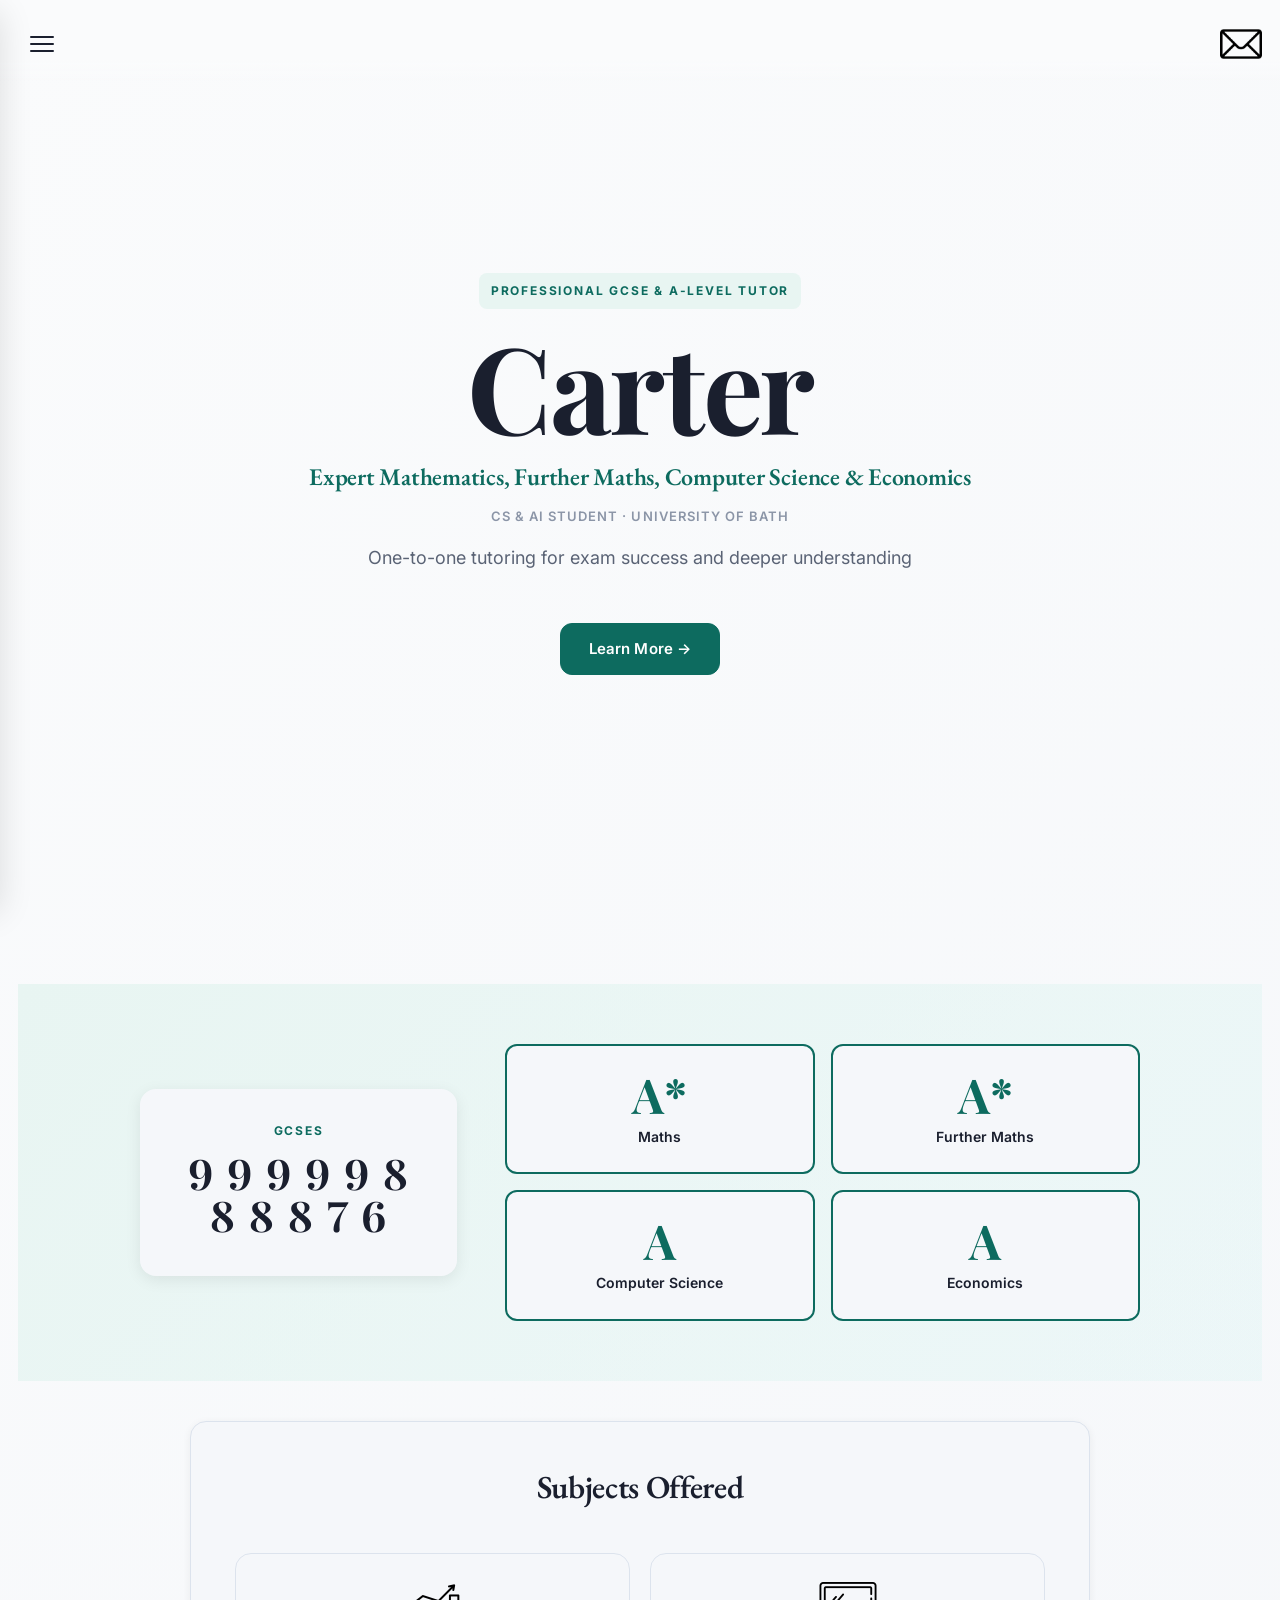
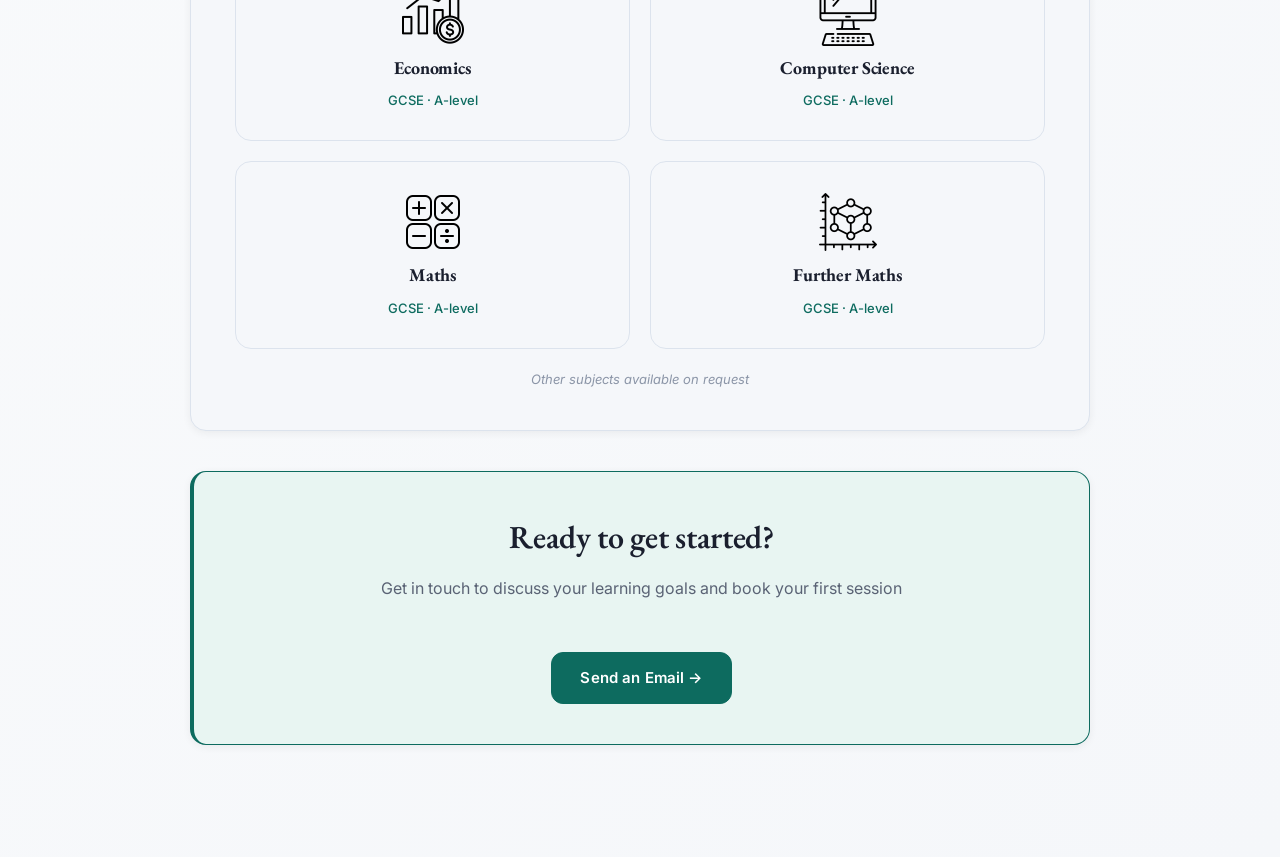
==== commit 6460cda2: "Major CSS changes" ====
--- a/index.html
+++ b/index.html
@@ -3,7 +3,7 @@
 <head>
     <meta charset="UTF-8">
     <meta name="viewport" content="width=device-width, initial-scale=1.0">
-    <title>About me — Carter Tutoring</title>
+    <title>Carter Tutoring — A-Level & GCSE Tutor</title>
     <link rel="stylesheet" href="style.css">
 </head>
 <body>
@@ -16,8 +16,9 @@
         <span></span>
         <span></span>
     </div>
-    <a href="index.html" class="active">About</a>
-    <a href="instructions.html">Instructions</a>
+    <a href="index.html" class="active">Home</a>
+    <a href="about.html">About</a>
+    <a href="instructions.html">How to Book</a>
     <a href="lessons.html">Lessons</a>
     <a href="pricing.html">Pricing</a>
 </div>
@@ -28,117 +29,104 @@
         <span></span>
         <span></span>
     </div>
-    <h1>About me</h1>
+    <a href="mailto:carterbeard2809@gmail.com" class="email-icon" aria-label="Send email" title="Email me">
+        <img src="assets/mail.png" class="email-icon">
+    </a>
 </div>
 
-<div class="container">
-    <p class="lead">Hi, I am Carter. I offer focused one-to-one tutoring designed to help students build confidence, improve exam performance, and understand topics in depth rather than simply memorising them.</p>
-    <p class="about">I created this tutoring service to give students a calm, structured learning environment where questions are encouraged and subject-specific methods are taught clearly. Every session is adapted to the student's current level, learning style, and school exam board.</p>
-</div>
+<!-- Hero Section -->
+<section class="hero">
+    <div class="hero-content">
+        <span class="hero-eyebrow">Professional GCSE & A-Level Tutor</span>
+        <h1 class="hero-title">Carter</h1>
+        <p class="hero-subtitle">Expert Mathematics, Further Maths, Computer Science & Economics</p>
+        <p class="hero-uni">CS & AI Student · University of Bath</p>
+        <p class="hero-description">One-to-one tutoring for exam success and deeper understanding</p>
+        <a href="about.html" class="btn btn-primary hero-cta">Learn More →</a>
+    </div>
+</section>
 
-<div class="container">
-    <h3>My tutoring style</h3>
-    <ul class="style-list">
-        <li>
-            <div class="list-num">1</div>
-            Clear, step-by-step explanations of difficult concepts
-        </li>
-        <li>
-            <div class="list-num">2</div>
-            Exam-focused practice with model answers and feedback
-        </li>
-        <li>
-            <div class="list-num">3</div>
-            Exam-style homework with answers that can be reviewed if needed
-        </li>
-        <li>
-            <div class="list-num">4</div>
-            Support with revision planning, confidence, and consistent study habits
-        </li>
-    </ul>
-</div>
-
-<div class="container">
-    <h3>Subjects available</h3>
-    <div class="tag-grid">
-        <div class="tag">
-            <span class="tag-name">Economics</span>
-            <span class="tag-levels">GCSE · A-level</span>
-        </div>
-        <div class="tag">
-            <span class="tag-name">Computer Science</span>
-            <span class="tag-levels">GCSE · A-level</span>
-        </div>
-        <div class="tag">
-            <span class="tag-name">Maths</span>
-            <span class="tag-levels">GCSE · A-level</span>
-        </div>
-        <div class="tag">
-            <span class="tag-name">Further Maths</span>
-            <span class="tag-levels">GCSE · A-level</span>
+<!-- Credentials Hero -->
+<section class="credentials-hero">
+    <div class="cred-hero-container">
+        <div class="cred-hero-main">
+            <div class="gcse-showcase">
+                <span class="gcse-label">GCSEs</span>
+                <div class="gcse-scores">9 9 9 9 9 8 8 8 8 7 6</div>
+            </div>
+            <div class="alevel-showcase">
+                <div class="alevel-grid">
+                    <div class="alevel-card">
+                        <div class="alevel-grade">A*</div>
+                        <div class="alevel-subject">Maths</div>
+                    </div>
+                    <div class="alevel-card">
+                        <div class="alevel-grade">A*</div>
+                        <div class="alevel-subject">Further Maths</div>
+                    </div>
+                    <div class="alevel-card">
+                        <div class="alevel-grade">A</div>
+                        <div class="alevel-subject">Computer Science</div>
+                    </div>
+                    <div class="alevel-card">
+                        <div class="alevel-grade">A</div>
+                        <div class="alevel-subject">Economics</div>
+                    </div>
+                </div>
+            </div>
         </div>
     </div>
-    <span class="tag-note">Other subjects may be available on request.</span>
-</div>
+</section>
 
-<div class="container">
-    <h3>My qualifications</h3>
-    <div class="gcse-badge">
-        <div>
-            <span class="gcse-badge-label">GCSEs</span>
-            <div class="gcse-badge-score">9 9 9 9 9 8 8 8 8 7 6</div>
-            <p class="gcse-badge-note">Including Grade 9s in Maths, Further Maths, and Computer Science</p>
+<!-- Subjects Section -->
+<section class="subjects-section">
+    <div class="subjects-container">
+        <h2>Subjects Offered</h2>
+        <div class="subjects-grid">
+            <div class="subject-card">
+                <div class="subject-icon">
+                    <img src="assets/economic.png">
+                </div>
+                <h3>Economics</h3>
+                <p>GCSE · A-level</p>
+            </div>
+            <div class="subject-card">
+                <div class="subject-icon">
+                    <img src="assets/computer.png">
+                </div>
+                <h3>Computer Science</h3>
+                <p>GCSE · A-level</p>
+            </div>
+            <div class="subject-card">
+                <div class="subject-icon">
+                    <img src="assets/math-symbols.png">
+                </div>
+                <h3>Maths</h3>
+                <p>GCSE · A-level</p>
+            </div>
+            <div class="subject-card">
+                <div class="subject-icon">
+                    <img src="assets/mathematical.png">
+                </div>
+                <h3>Further Maths</h3>
+                <p>GCSE · A-level</p>
+            </div>
+        </div>
+        <p class="subjects-note">Other subjects available on request</p>
+    </div>
+</section>
+
+<!-- Info Section -->
+<section class="info-section">
+    <div class="info-container">
+        <h2>Ready to get started?</h2>
+        <p>Get in touch to discuss your learning goals and book your first session</p>
+        <div class="contact-links">
+            <a href="mailto:carterbeard2809@gmail.com" class="btn btn-primary">Send an Email →</a>
         </div>
     </div>
-    <div class="credential-block">
-        <div class="credential-row">
-            <div class="cred-info">
-                <div class="cred-subject">Maths</div>
-                <div class="cred-type">A-Level</div>
-            </div>
-            <div class="cred-grade">A*</div>
-        </div>
-        <div class="credential-row">
-            <div class="cred-info">
-                <div class="cred-subject">Further Maths</div>
-                <div class="cred-type">A-Level</div>
-            </div>
-            <div class="cred-grade">A*</div>
-        </div>
-        <div class="credential-row">
-            <div class="cred-info">
-                <div class="cred-subject">Computer Science</div>
-                <div class="cred-type">A-Level</div>
-            </div>
-            <div class="cred-grade">A</div>
-        </div>
-        <div class="credential-row">
-            <div class="cred-info">
-                <div class="cred-subject">Economics</div>
-                <div class="cred-type">A-Level</div>
-            </div>
-            <div class="cred-grade">A</div>
-        </div>
-    </div>
-</div>
-
-<div class="container cta-container">
-    <h3>Contact me</h3>
-    <p>If you would like to discuss teaching methods, availability, or ask any questions before booking, please get in touch.</p>
-    <ul class="contact-list">
-        <li>
-            <span class="contact-label">Email</span>
-            <a href="mailto:carterbeard2809@gmail.com" class="link-accent">carterbeard2809@gmail.com</a>
-        </li>
-        <li>
-            <span class="contact-label">Mobile</span>
-            <span>Provided upon booking</span>
-        </li>
-    </ul>
-    <div class="tip"><strong>Quick tip:</strong> Include the student's year group, current attainment, subject and exam board if you have any subject-specific questions.</div>
-    <a href="mailto:carterbeard2809@gmail.com?subject=Tutoring%20enquiry" class="btn btn-primary">Get in touch →</a>
-</div>
+</section>
 
 <script src="main.js"></script>
 </body>
-</html>+</html>
--- a/style.css
+++ b/style.css
@@ -1,4 +1,4 @@
-@import url('https://fonts.googleapis.com/css2?family=Bebas+Neue&family=Fraunces:ital,opsz,wght@0,9..144,300;0,9..144,400;1,9..144,300;1,9..144,400&family=Outfit:wght@300;400;500;600&display=swap');
+@import url('https://fonts.googleapis.com/css2?family=Playfair+Display:wght@600;700&family=EB+Garamond:wght@400;500;600&family=Inter:wght@300;400;500;600&display=swap');
 
 *, *::before, *::after {
     margin: 0;
@@ -7,39 +7,90 @@
 }
 
 :root {
-    --bg-0:        #071a1a;
-    --bg-1:        #0b2a2a;
-    --card:        rgba(255, 255, 255, 0.05);
-    --card-hover:  rgba(255, 255, 255, 0.08);
-    --text:        rgba(255, 255, 255, 0.92);
-    --muted:       rgba(255, 255, 255, 0.58);
-    --subtle:      rgba(255, 255, 255, 0.35);
-    --border:      rgba(255, 255, 255, 0.10);
-    --border-mid:  rgba(255, 255, 255, 0.16);
-    --accent:      #2ee6b6;
-    --accent-dark: #1db88e;
-    --accent-faint:rgba(46, 230, 182, 0.10);
-    --accent-glow: rgba(46, 230, 182, 0.22);
-    --shadow:      0 8px 40px rgba(0, 0, 0, 0.30);
-    --radius:      14px;
-    --font-display:'Bebas Neue', sans-serif;
-    --font-head:   'Fraunces', Georgia, serif;
-    --font-body:   'Outfit', system-ui, sans-serif;
-}
-
-html { scroll-behavior: smooth; }
+    /* Light mode (default) */
+    --bg-primary:  #fafbfc;
+    --bg-secondary:#f5f7fa;
+    --bg-tertiary: #eef1f5;
+    --text-primary:#1a1f2e;
+    --text-secondary:#5a6375;
+    --text-muted:  #8b95a7;
+    --border:      #dce3ed;
+    --border-soft: #eff2f7;
+    --accent:      #0d6b5f;
+    --accent-light:#e8f5f2;
+    --accent-dark: #064d42;
+    --shadow-sm:   0 2px 8px rgba(0, 0, 0, 0.06);
+    --shadow-md:   0 4px 16px rgba(0, 0, 0, 0.08);
+    --shadow-lg:   0 12px 32px rgba(0, 0, 0, 0.12);
+    --radius-sm:   8px;
+    --radius-md:   12px;
+    --radius-lg:   16px;
+    --font-display:'Playfair Display', serif;
+    --font-head:   'EB Garamond', serif;
+    --font-body:   'Inter', system-ui, sans-serif;
+}
+
+@media (prefers-color-scheme: dark) {
+    :root {
+        /* Dark mode */
+        --bg-primary:  #0f1118;
+        --bg-secondary:#16191f;
+        --bg-tertiary: #1e2228;
+        --text-primary:#e8ecf1;
+        --text-secondary:#a8b0bc;
+        --text-muted:  #7a8290;
+        --border:      #2d3139;
+        --border-soft: #1a1f28;
+        --accent:      #2dd9c3;
+        --accent-light:#1a4d44;
+        --accent-dark: #20b59a;
+        --shadow-sm:   0 2px 8px rgba(0, 0, 0, 0.3);
+        --shadow-md:   0 4px 16px rgba(0, 0, 0, 0.4);
+        --shadow-lg:   0 12px 32px rgba(0, 0, 0, 0.5);
+    }
+}
+
+html {
+    scroll-behavior: smooth;
+    background: var(--bg-primary);
+}
+
+@media (prefers-color-scheme: dark) {
+    html { background: #0f1118; }
+}
+
+/* Scrollbar styling */
+::-webkit-scrollbar {
+    width: 10px;
+}
+
+::-webkit-scrollbar-track {
+    background: var(--bg-primary);
+}
+
+::-webkit-scrollbar-thumb {
+    background: var(--border);
+    border-radius: 5px;
+}
+
+::-webkit-scrollbar-thumb:hover {
+    background: var(--text-muted);
+}
+
+/* Firefox scrollbar */
+* {
+    scrollbar-color: var(--border) var(--bg-primary);
+    scrollbar-width: thin;
+}
 
 body {
     min-height: 100vh;
-    background:
-        radial-gradient(900px 500px at 10% 0%,  rgba(46, 230, 182, 0.18), transparent 55%),
-        radial-gradient(700px 500px at 90% 20%, rgba(66, 170, 255, 0.12), transparent 55%),
-        linear-gradient(180deg, var(--bg-1) 0%, var(--bg-0) 100%);
-    color: var(--text);
+    background: linear-gradient(135deg, var(--bg-primary) 0%, var(--bg-secondary) 100%);
+    color: var(--text-primary);
     font-family: var(--font-body);
-    font-size: 17px;
+    font-size: 16px;
     font-weight: 400;
-    line-height: 1.65;
+    line-height: 1.6;
     padding: 0 18px 72px;
     animation: pageFadeIn 0.4s ease both;
 }
@@ -54,56 +105,61 @@
     to   { opacity: 1; transform: translateY(0); }
 }
 
+@keyframes fadeInUp {
+    from { opacity: 0; transform: translateY(12px); }
+    to   { opacity: 1; transform: translateY(0); }
+}
+
 /* ── Typography ── */
 h1 {
     font-family: var(--font-display);
-    font-size: clamp(48px, 6vw, 84px);
-    letter-spacing: 1px;
-    line-height: 0.9;
-    color: var(--text);
+    font-size: clamp(48px, 6vw, 72px);
+    letter-spacing: -0.02em;
+    line-height: 1.1;
+    color: var(--text-primary);
     margin: 0;
+    font-weight: 700;
 }
 
 h2 {
     font-family: var(--font-head);
-    font-size: 22px;
-    font-weight: 400;
-    font-style: italic;
-    color: var(--accent);
-    margin-bottom: 10px;
+    font-size: 24px;
+    font-weight: 600;
+    color: var(--text-primary);
+    margin-bottom: 8px;
+    letter-spacing: -0.01em;
 }
 
 h3 {
     font-family: var(--font-head);
-    font-size: 19px;
-    font-weight: 400;
-    font-style: italic;
-    color: var(--text);
-    padding-bottom: 14px;
-    margin-bottom: 16px;
-    border-bottom: 1px solid var(--border);
-    letter-spacing: 0.01em;
+    font-size: 20px;
+    font-weight: 700;
+    color: var(--text-primary);
+    padding-bottom: 0;
+    margin-bottom: 20px;
+    border-bottom: none;
+    letter-spacing: -0.01em;
 }
 
 p {
-    color: var(--muted);
+    color: var(--text-secondary);
     margin-top: 8px;
     font-size: 16px;
-    line-height: 1.7;
+    line-height: 1.65;
 }
 
 p:first-child { margin-top: 0; }
 
 ul, ol {
-    margin: 12px 0 0 1.4rem;
+    margin: 12px 0 0 1.5rem;
     padding: 0;
-    color: var(--muted);
+    color: var(--text-secondary);
     font-size: 16px;
 }
 
-li { margin: 7px 0; line-height: 1.6; }
-
-strong { color: var(--text); font-weight: 600; }
+li { margin: 8px 0; line-height: 1.6; }
+
+strong { color: var(--text-primary); font-weight: 600; }
 
 a { color: inherit; text-decoration: none; }
 
@@ -113,7 +169,7 @@
     font-family: var(--font-body);
     font-size: 11px;
     font-weight: 600;
-    letter-spacing: 0.18em;
+    letter-spacing: 0.12em;
     text-transform: uppercase;
     color: var(--accent);
     margin-bottom: 12px;
@@ -122,75 +178,116 @@
 /* ── Lead text ── */
 .lead {
     font-size: 18px;
-    color: var(--text);
+    color: var(--text-primary);
     line-height: 1.7;
-    font-weight: 400;
+    font-weight: 500;
 }
 
 .about {
-    color: var(--muted);
-    margin-top: 10px;
+    color: var(--text-secondary);
+    margin-top: 12px;
+    font-size: 16px;
 }
 
 /* ── Stat strip ── */
 .stat-strip {
     display: flex;
-    gap: 28px;
+    gap: 36px;
     flex-wrap: wrap;
-    margin-top: 22px;
-    padding-top: 20px;
+    margin-top: 24px;
+    padding-top: 24px;
     border-top: 1px solid var(--border);
 }
 
-.stat { display: flex; flex-direction: column; gap: 2px; }
+.stat { display: flex; flex-direction: column; gap: 6px; }
 
 .stat-value {
     font-family: var(--font-display);
-    font-size: 34px;
+    font-size: 36px;
     color: var(--accent);
     line-height: 1;
-    letter-spacing: 0.5px;
+    letter-spacing: -0.01em;
+    font-weight: 700;
 }
 
 .stat-label {
     font-size: 11px;
-    font-weight: 500;
-    letter-spacing: 0.10em;
+    font-weight: 600;
+    letter-spacing: 0.08em;
     text-transform: uppercase;
-    color: var(--muted);
+    color: var(--text-muted);
 }
 
 /* ── Page heading bar ── */
 .heading {
     display: flex;
     align-items: center;
+    justify-content: space-between;
     gap: 14px;
-    padding: 24px 18px 8px;
+    padding: 20px 18px 16px;
     position: sticky;
     top: 0;
     z-index: 500;
-    background: linear-gradient(to bottom, var(--bg-1) 60%, transparent);
+    background: linear-gradient(to bottom, var(--bg-primary) 70%, transparent);
     margin: 0 -18px;
+}
+
+.email-icon {
+    width: 60px;
+    max-width: 100%;
+    height: auto;
+    object-fit: contain; 
+    display: block;
+    box-sizing: border-box;
+    cursor: pointer;
+    transition: transform 0.2s ease;
+    margin-left: auto;
+}
+
+@media (prefers-color-scheme: dark) {
+    .email-icon {
+        filter: invert(90%);
+    }
+    .email-icon:hover{
+        filter: invert(50%);
+    }
+}
+
+.email-icon:nth-child(1) {
+    width: 70%;
+}
+.email-icon:hover{
+    filter: invert(50%);
 }
 
 /* ── Containers ── */
 .container {
-    max-width: 980px;
-    margin: 16px auto;
-    background: var(--card);
+    max-width: 900px;
+    margin: 28px auto;
+    background: white;
     border: 1px solid var(--border);
-    border-left: 3px solid var(--accent);
-    border-radius: var(--radius);
-    padding: 28px 32px;
-    box-shadow: var(--shadow);
-    transition: border-color 0.25s ease, box-shadow 0.25s ease;
+    border-radius: var(--radius-lg);
+    padding: 40px 44px;
+    box-shadow: var(--shadow-sm);
+    transition: box-shadow 0.25s ease, border-color 0.25s ease;
     animation: slideUp 0.45s ease both;
 }
 
+@media (prefers-color-scheme: dark) {
+    .container {
+        background: var(--bg-secondary);
+    }
+}
+
 .container:hover {
-    border-color: rgba(255,255,255,0.18);
-    border-left-color: var(--accent);
-    box-shadow: 0 8px 48px rgba(0,0,0,0.35), 0 0 0 1px var(--accent-glow);
+    box-shadow: var(--shadow-md);
+    border-color: #c8d5e5;
+}
+
+@media (prefers-color-scheme: dark) {
+    .container:hover {
+        border-color: var(--accent);
+    }
 }
 
 .container:nth-child(1) { animation-delay: 0.05s; }
@@ -199,62 +296,97 @@
 .container:nth-child(4) { animation-delay: 0.26s; }
 .container:nth-child(5) { animation-delay: 0.33s; }
 
+/* Credential section gets visual prominence */
+.container:nth-child(4) {
+    background: linear-gradient(135deg, #fafbfc 0%, #f0f9f7 100%);
+    border-color: #d0ebe5;
+    box-shadow: 0 0 0 1px rgba(13, 107, 95, 0.08), var(--shadow-sm);
+}
+
+.container:nth-child(4):hover {
+    box-shadow: 0 0 0 1px rgba(13, 107, 95, 0.12), var(--shadow-md);
+}
+
+@media (prefers-color-scheme: dark) {
+    .container:nth-child(4) {
+        background: var(--bg-secondary);
+        border-color: var(--border);
+        box-shadow: var(--shadow-sm);
+    }
+    .container:nth-child(4):hover {
+        border-color: var(--accent);
+        box-shadow: var(--shadow-md);
+    }
+}
+
 /* CTA container variant */
 .container.cta-container {
-    background: var(--accent-faint);
-    border-color: rgba(46, 230, 182, 0.28);
-    border-left-color: var(--accent);
+    background: var(--accent-light);
+    border-color: var(--accent);
+    border-left: 4px solid var(--accent);
 }
 
 /* ── Style list (numbered arrow items) ── */
 .style-list {
     list-style: none;
-    margin: 4px 0 0;
+    margin: 12px 0 0;
     padding: 0;
     display: flex;
     flex-direction: column;
-    gap: 10px;
+    gap: 14px;
 }
 
 .style-list li {
     display: flex;
     align-items: center;
-    gap: 14px;
+    gap: 16px;
     font-size: 16px;
-    color: var(--muted);
+    color: var(--text-secondary);
     margin: 0;
-    line-height: 1.55;
-}
+    line-height: 1.6;
+    animation: fadeInUp 0.5s ease both;
+}
+
+.style-list li:nth-child(1) { animation-delay: 0.1s; }
+.style-list li:nth-child(2) { animation-delay: 0.15s; }
+.style-list li:nth-child(3) { animation-delay: 0.2s; }
+.style-list li:nth-child(4) { animation-delay: 0.25s; }
 
 .list-num {
     flex-shrink: 0;
-    width: 26px;
-    height: 26px;
-    border-radius: 7px;
-    background: var(--accent-faint);
-    border: 1px solid rgba(46, 230, 182, 0.28);
+    width: 36px;
+    height: 36px;
+    border-radius: var(--radius-sm);
+    background: linear-gradient(135deg, #e8f5f2 0%, #e0f0ed 100%);
+    border: 2px solid var(--accent);
     display: flex;
     align-items: center;
     justify-content: center;
-    font-size: 12px;
-    font-weight: 600;
+    font-size: 14px;
+    font-weight: 700;
     color: var(--accent);
     font-family: var(--font-body);
 }
 
+@media (prefers-color-scheme: dark) {
+    .list-num {
+        background: linear-gradient(135deg, var(--accent-light) 0%, #0f2e29 100%);
+    }
+}
+
 /* ── Subject tag grid ── */
 .tag-grid {
     display: flex;
     flex-wrap: wrap;
-    gap: 8px;
-    margin-top: 4px;
+    gap: 10px;
+    margin-top: 8px;
 }
 
 .tag {
-    background: var(--accent-faint);
-    border: 1px solid rgba(46, 230, 182, 0.25);
-    border-radius: 8px;
-    padding: 7px 14px;
+    background: var(--bg-secondary);
+    border: 1px solid var(--border);
+    border-radius: var(--radius-sm);
+    padding: 8px 16px;
     display: flex;
     align-items: center;
     gap: 8px;
@@ -262,65 +394,69 @@
 }
 
 .tag:hover {
-    background: rgba(46, 230, 182, 0.16);
-    border-color: rgba(46, 230, 182, 0.45);
+    background: var(--bg-tertiary);
+    border-color: var(--accent);
 }
 
 .tag-name {
     font-size: 14px;
     font-weight: 500;
-    color: var(--text);
+    color: var(--text-primary);
 }
 
 .tag-levels {
     font-size: 12px;
     color: var(--accent);
-    font-weight: 400;
+    font-weight: 500;
 }
 
 .tag-note {
     font-size: 14px;
-    color: var(--muted);
+    color: var(--text-muted);
     font-style: italic;
-    margin-top: 10px;
+    margin-top: 12px;
     display: block;
 }
 
 /* ── Credential block ── */
 .gcse-badge {
-    background: var(--accent-faint);
-    border: 1px solid rgba(46, 230, 182, 0.22);
-    border-radius: 10px;
-    padding: 14px 18px;
-    margin-bottom: 14px;
+    background: var(--bg-secondary);
+    border: 2px solid var(--accent);
+    border-radius: var(--radius-lg);
+    padding: 24px 32px;
+    margin-bottom: 24px;
     display: flex;
     align-items: flex-start;
-    gap: 16px;
+    gap: 24px;
+    animation: fadeInUp 0.6s ease 0.15s both;
 }
 
 .gcse-badge-label {
-    font-size: 11px;
-    font-weight: 600;
-    letter-spacing: 0.14em;
+    font-size: 10px;
+    font-weight: 700;
+    letter-spacing: 0.15em;
     text-transform: uppercase;
     color: var(--accent);
-    margin-bottom: 4px;
+    margin-bottom: 8px;
     display: block;
 }
 
 .gcse-badge-score {
     font-family: var(--font-display);
-    font-size: 28px;
-    color: var(--text);
+    font-size: 38px;
+    color: var(--accent-dark);
     letter-spacing: 2px;
     line-height: 1;
+    font-weight: 700;
+    font-variant-numeric: lining-nums tabular-nums;
 }
 
 .gcse-badge-note {
     font-size: 13px;
-    color: var(--muted);
-    margin-top: 4px;
-    line-height: 1.4;
+    color: var(--text-secondary);
+    margin-top: 8px;
+    line-height: 1.5;
+    font-weight: 500;
 }
 
 .credential-block {
@@ -332,10 +468,16 @@
     display: flex;
     align-items: center;
     justify-content: space-between;
-    padding: 11px 0;
-    border-bottom: 1px solid rgba(255, 255, 255, 0.07);
+    padding: 18px 0;
+    border-bottom: 1px solid var(--border);
     gap: 12px;
-}
+    animation: fadeInUp 0.6s ease both;
+}
+
+.credential-row:nth-child(1) { animation-delay: 0.25s; }
+.credential-row:nth-child(2) { animation-delay: 0.3s; }
+.credential-row:nth-child(3) { animation-delay: 0.35s; }
+.credential-row:nth-child(4) { animation-delay: 0.4s; }
 
 .credential-row:last-child {
     border-bottom: none;
@@ -345,62 +487,65 @@
 .cred-info { flex: 1; }
 
 .cred-subject {
-    font-size: 15px;
-    font-weight: 500;
-    color: var(--text);
+    font-size: 16px;
+    font-weight: 600;
+    color: var(--text-primary);
     line-height: 1.3;
 }
 
 .cred-type {
     font-size: 12px;
-    color: var(--muted);
-    margin-top: 2px;
+    color: var(--text-muted);
+    margin-top: 4px;
+    font-weight: 500;
 }
 
 .cred-grade {
     font-family: var(--font-display);
-    font-size: 32px;
+    font-size: 40px;
     color: var(--accent);
-    letter-spacing: 1px;
+    letter-spacing: -0.02em;
     line-height: 1;
     flex-shrink: 0;
-    width: 56px;
-    text-align: left;
+    width: 70px;
+    text-align: center;
+    font-weight: 700;
 }
 
 /* ── Contact details ── */
 .contact-list {
     list-style: none;
-    margin: 14px 0;
+    margin: 16px 0;
     padding: 0;
     display: flex;
     flex-direction: column;
-    gap: 8px;
+    gap: 10px;
 }
 
 .contact-list li {
     display: flex;
     align-items: center;
-    gap: 10px;
+    gap: 12px;
     font-size: 15px;
-    color: var(--muted);
+    color: var(--text-secondary);
     margin: 0;
 }
 
 .contact-list .contact-label {
     font-size: 11px;
-    font-weight: 600;
-    letter-spacing: 0.12em;
+    font-weight: 700;
+    letter-spacing: 0.1em;
     text-transform: uppercase;
-    color: var(--subtle);
-    flex: 0 0 58px;
+    color: var(--text-muted);
+    flex: 0 0 65px;
 }
 
 .link-accent {
     color: var(--accent);
     text-underline-offset: 3px;
     text-decoration: underline;
-    text-decoration-color: rgba(46, 230, 182, 0.4);
+    text-decoration-color: rgba(13, 122, 102, 0.3);
+    font-weight: 500;
 }
 
 .link-accent:hover {
@@ -408,14 +553,14 @@
 }
 
 .tip {
-    background: rgba(46, 230, 182, 0.07);
-    border: 1px solid rgba(46, 230, 182, 0.18);
-    border-radius: 10px;
-    padding: 12px 16px;
+    background: var(--bg-tertiary);
+    border: 1px solid var(--border);
+    border-radius: var(--radius-md);
+    padding: 14px 18px;
     font-size: 14px;
-    color: var(--muted);
-    line-height: 1.55;
-    margin-top: 6px;
+    color: var(--text-secondary);
+    line-height: 1.6;
+    margin-top: 8px;
 }
 
 /* ── Hamburger button ── */
@@ -424,42 +569,42 @@
     flex-direction: column;
     justify-content: center;
     align-items: center;
-    gap: 6px;
-    width: 52px;
-    height: 52px;
+    gap: 5px;
+    width: 48px;
+    height: 48px;
     cursor: pointer;
     z-index: 1300;
-    border-radius: 12px;
+    border-radius: var(--radius-md);
     transition: background 0.2s ease;
     flex-shrink: 0;
 }
 
-.menu-btn:hover { background: rgba(255, 255, 255, 0.08); }
+.menu-btn:hover { background: var(--bg-secondary); }
 
 .menu-btn:focus-visible {
-    outline: 2px solid rgba(46, 230, 182, 0.6);
-    outline-offset: 3px;
+    outline: 2px solid var(--accent);
+    outline-offset: 2px;
 }
 
 .menu-btn span {
     display: block;
-    height: 2.5px;
-    width: 26px;
-    background: rgba(255, 255, 255, 0.85);
+    height: 2px;
+    width: 24px;
+    background: var(--text-primary);
     border-radius: 2px;
     transition: transform 0.3s ease, opacity 0.2s ease;
     transform-origin: center;
 }
 
-.menu-btn.open span:nth-child(1) { transform: translateY(8.5px) rotate(45deg); }
+.menu-btn.open span:nth-child(1) { transform: translateY(7px) rotate(45deg); }
 .menu-btn.open span:nth-child(2) { opacity: 0; transform: scaleX(0); }
-.menu-btn.open span:nth-child(3) { transform: translateY(-8.5px) rotate(-45deg); }
+.menu-btn.open span:nth-child(3) { transform: translateY(-7px) rotate(-45deg); }
 
 /* ── Overlay ── */
 .menu-overlay {
     position: fixed;
     inset: 0;
-    background: rgba(0, 0, 0, 0.65);
+    background: rgba(0, 0, 0, 0.4);
     z-index: 1100;
     opacity: 0;
     pointer-events: none;
@@ -478,11 +623,11 @@
     left: -280px;
     width: 280px;
     height: 100%;
-    background: #061818;
-    border-right: 1px solid rgba(255, 255, 255, 0.09);
+    background: var(--bg-primary);
+    border-right: 1px solid var(--border);
     padding-top: 72px;
     transition: left 0.32s cubic-bezier(0.4, 0, 0.2, 1);
-    box-shadow: 20px 0 64px rgba(0, 0, 0, 0.6);
+    box-shadow: var(--shadow-lg);
     z-index: 1200;
     will-change: left;
 }
@@ -490,28 +635,28 @@
 .menu a {
     display: flex;
     align-items: center;
-    padding: 15px 24px;
+    padding: 14px 24px;
     font-family: var(--font-body);
     font-size: 15px;
     font-weight: 400;
     text-decoration: none;
-    color: rgba(255, 255, 255, 0.72);
+    color: var(--text-secondary);
     border-left: 3px solid transparent;
     transition: color 0.2s ease, background 0.2s ease, border-color 0.2s ease;
     letter-spacing: 0.01em;
 }
 
 .menu a:hover {
-    color: var(--text);
-    background: rgba(255, 255, 255, 0.06);
-    border-left-color: rgba(46, 230, 182, 0.5);
+    color: var(--text-primary);
+    background: var(--bg-secondary);
+    border-left-color: var(--accent);
 }
 
 .menu a.active {
     color: var(--accent);
-    background: rgba(46, 230, 182, 0.08);
+    background: var(--accent-light);
     border-left-color: var(--accent);
-    font-weight: 500;
+    font-weight: 600;
 }
 
 .menu.active { left: 0; }
@@ -520,84 +665,93 @@
 .menu-close {
     position: absolute;
     top: 10px;
-    left: 10px;
-    width: 52px;
-    height: 52px;
+    right: 10px;
+    left: auto;
+    width: 48px;
+    height: 48px;
     display: flex;
     flex-direction: column;
     align-items: center;
     justify-content: center;
-    gap: 6px;
+    gap: 5px;
     cursor: pointer;
-    border-radius: 12px;
+    border-radius: var(--radius-md);
     transition: background 0.2s ease;
 }
 
 .menu-close:hover {
-    background: rgba(255, 255, 255, 0.08);
+    background: var(--bg-secondary);
 }
 
 .menu-close span {
     display: block;
-    height: 2.5px;
-    width: 26px;
-    background: rgba(255, 255, 255, 0.85);
+    height: 2px;
+    width: 24px;
+    background: var(--text-primary);
     border-radius: 2px;
-    transform-origin: center;
-}
-
-.menu-close span:nth-child(1) { transform: translateY(8.5px) rotate(45deg); }
-.menu-close span:nth-child(2) { opacity: 0; }
-.menu-close span:nth-child(3) { transform: translateY(-8.5px) rotate(-45deg); }
+    transform-origin: left center; 
+    transition: all 0.3s ease;
+}
+
+.menu-close span:nth-child(1) { 
+    transform: translateY(8px) rotate(-40deg) scaleX(0.7); 
+}
+.menu-close span:nth-child(2) { 
+    opacity: 1;
+    transform: translateX(-0.3px) scaleX(1.15);
+}
+.menu-close span:nth-child(3) { 
+    transform: translateY(-8px) rotate(40deg) scaleX(0.7); 
+}
 
 /* ── Buttons ── */
 .btn {
     appearance: none;
     display: inline-block;
-    border: 1px solid var(--border-mid);
-    background: rgba(255, 255, 255, 0.08);
-    color: var(--text);
+    border: 1px solid var(--border);
+    background: var(--bg-secondary);
+    color: var(--text-primary);
     padding: 10px 18px;
-    border-radius: 10px;
+    border-radius: var(--radius-md);
     font-family: var(--font-body);
     font-size: 15px;
-    font-weight: 400;
+    font-weight: 500;
     cursor: pointer;
     text-decoration: none;
     transition: background 0.2s ease, border-color 0.2s ease, transform 0.08s ease;
 }
 
 .btn:hover {
-    background: rgba(255, 255, 255, 0.13);
-    border-color: rgba(46, 230, 182, 0.45);
+    background: var(--bg-tertiary);
+    border-color: var(--accent);
 }
 
 .btn:active { transform: translateY(1px); }
 
 .btn-primary {
     background: var(--accent);
-    color: #071a1a;
+    color: white;
     border-color: var(--accent);
     font-weight: 600;
     padding: 13px 28px;
-    border-radius: 10px;
+    border-radius: var(--radius-md);
     font-size: 15px;
     margin-top: 18px;
-    letter-spacing: 0.02em;
+    letter-spacing: 0.01em;
 }
 
 .btn-primary:hover {
     background: var(--accent-dark);
     border-color: var(--accent-dark);
-    color: #071a1a;
+    color: white;
 }
 
 /* ── Inputs ── */
 input, textarea {
-    background: rgba(0, 0, 0, 0.25);
-    color: var(--text);
-    border: 1px solid var(--border-mid);
-    border-radius: 10px;
+    background: var(--bg-secondary);
+    color: var(--text-primary);
+    border: 1px solid var(--border);
+    border-radius: var(--radius-md);
     padding: 10px 14px;
     font-family: var(--font-body);
     font-size: 15px;
@@ -608,8 +762,8 @@
 input[type="password"] { min-width: 220px; }
 
 input:focus, textarea:focus {
-    border-color: rgba(46, 230, 182, 0.55);
-    box-shadow: 0 0 0 4px rgba(46, 230, 182, 0.12);
+    border-color: var(--accent);
+    box-shadow: 0 0 0 3px var(--accent-light);
 }
 
 /* ── Password row ── */
@@ -627,7 +781,7 @@
     min-height: 20px;
 }
 
-.password-msg.error  { color: #ff7070; }
+.password-msg.error  { color: #d64545; }
 .password-msg.success{ color: var(--accent); }
 
 /* ── Platform tags ── */
@@ -642,21 +796,21 @@
     display: flex;
     align-items: center;
     gap: 8px;
-    background: rgba(255, 255, 255, 0.07);
-    border: 1px solid var(--border-mid);
-    border-radius: 8px;
+    background: var(--bg-secondary);
+    border: 1px solid var(--border);
+    border-radius: var(--radius-sm);
     padding: 9px 18px;
     font-size: 14px;
     font-weight: 500;
-    color: var(--text);
+    color: var(--text-primary);
     text-decoration: none;
     transition: background 0.2s ease, border-color 0.2s ease, transform 0.15s ease;
 }
 
 a.platform-tag:hover {
-    background: rgba(46, 230, 182, 0.10);
-    border-color: rgba(46, 230, 182, 0.40);
-    color: var(--accent);
+    background: var(--accent-light);
+    border-color: var(--accent);
+    color: var(--accent-dark);
     transform: translateY(-2px);
 }
 
@@ -664,59 +818,79 @@
     font-size: 16px;
     line-height: 1;
 }
+.platform-tag-icon img{
+    width: 20px;
+    margin: auto;
+}
 
 /* ── Booking steps ── */
 .steps {
     list-style: none;
-    margin: 4px 0 0;
+    margin: 8px 0 0;
     padding: 0;
+    display: grid;
+    grid-template-columns: repeat(2, 1fr);
+    gap: 16px;
+}
+
+.step {
     display: flex;
     flex-direction: column;
-}
-
-.step {
-    display: flex;
-    gap: 16px;
-    padding: 16px 0;
-    border-bottom: 1px solid rgba(255, 255, 255, 0.07);
-}
-
-.step:last-child { border-bottom: none; padding-bottom: 0; }
+    gap: 12px;
+    padding: 24px;
+    border: 1px solid var(--border);
+    border-radius: var(--radius-lg);
+    background: var(--bg-secondary);
+    transition: all 0.2s ease;
+}
+
+@media (prefers-color-scheme: dark) {
+    .step {
+        background: var(--bg-secondary);
+    }
+}
+
+.step:hover {
+    border-color: var(--accent);
+    box-shadow: 0 4px 12px rgba(45, 217, 195, 0.1);
+    transform: translateY(-2px);
+}
+
+.step:last-child { border-bottom: 1px solid var(--border); }
 
 .step-num {
     flex-shrink: 0;
-    width: 30px;
-    height: 30px;
-    border-radius: 8px;
-    background: var(--accent-faint);
-    border: 1px solid rgba(46, 230, 182, 0.28);
+    width: 40px;
+    height: 40px;
+    border-radius: var(--radius-sm);
+    background: var(--accent-light);
+    border: 2px solid var(--accent);
     display: flex;
     align-items: center;
     justify-content: center;
-    font-size: 13px;
-    font-weight: 600;
+    font-size: 16px;
+    font-weight: 700;
     color: var(--accent);
-    margin-top: 2px;
 }
 
 .step-body strong {
     display: block;
-    font-size: 15px;
-    font-weight: 500;
-    color: var(--text);
-    margin-bottom: 3px;
-}
-
-.step-body p { font-size: 14px; margin-top: 0; }
+    font-size: 16px;
+    font-weight: 600;
+    color: var(--text-primary);
+    margin-bottom: 4px;
+}
+
+.step-body p { font-size: 14px; margin-top: 0; color: var(--text-secondary); }
 
 /* ── Checklist ── */
 .checklist {
     list-style: none;
-    margin: 4px 0 0;
+    margin: 8px 0 0;
     padding: 0;
     display: flex;
     flex-direction: column;
-    gap: 10px;
+    gap: 12px;
 }
 
 .check-item {
@@ -724,29 +898,48 @@
     align-items: flex-start;
     gap: 12px;
     font-size: 15px;
-    color: var(--muted);
-    line-height: 1.5;
-}
+    color: var(--text-secondary);
+    line-height: 1.6;
+    padding: 16px;
+    background: var(--accent-light);
+    border: 1px solid #d0ebe5;
+    border-radius: var(--radius-md);
+    transition: all 0.2s ease;
+}
+
+@media (prefers-color-scheme: dark) {
+    .check-item {
+        background: rgba(45, 217, 195, 0.1);
+        border-color: rgba(45, 217, 195, 0.3);
+    }
+}
+
+.check-item:hover {
+    background: rgba(45, 217, 195, 0.15);
+    border-color: var(--accent);
+}
+
 
 .check-icon {
     flex-shrink: 0;
-    width: 20px;
-    height: 20px;
+    width: 22px;
+    height: 22px;
     border-radius: 50%;
-    background: var(--accent-faint);
-    border: 1px solid rgba(46, 230, 182, 0.30);
+    background: var(--accent);
+    border: 2px solid var(--accent);
     display: flex;
     align-items: center;
     justify-content: center;
-    color: var(--accent);
-    font-size: 11px;
+    color: white;
+    font-size: 12px;
     margin-top: 2px;
+    font-weight: 700;
 }
 
 /* ── Lesson structure timeline ── */
 .lesson-steps {
     list-style: none;
-    margin: 4px 0 0;
+    margin: 8px 0 0;
     padding: 0;
     position: relative;
     display: flex;
@@ -756,17 +949,41 @@
 .lesson-steps::before {
     content: '';
     position: absolute;
-    left: 4px;
-    top: 18px;
-    bottom: 18px;
-    width: 1px;
-    background: rgba(46, 230, 182, 0.22);
+    left: 23px;
+    top: 28px;
+    bottom: 44px;
+    width: 2px;
+    background: var(--accent);
+    opacity: 0.25;
+    z-index: 0;
 }
 
 .lesson-step {
     display: flex;
     gap: 16px;
-    padding: 10px 0;
+    padding: 14px 16px;
+    border-radius: var(--radius-md);
+    background: var(--bg-tertiary);
+    border-left: 3px solid transparent;
+    margin-bottom: 8px;
+    transition: border-color 0.2s ease, background 0.2s ease;
+}
+
+.lesson-step:last-child { margin-bottom: 0; }
+
+.lesson-step:nth-child(odd)  {
+    background: var(--bg-tertiary);
+    border-left-color: var(--accent);
+}
+.lesson-step:nth-child(even) {
+    background: var(--bg-secondary);
+    border-left-color: var(--accent-dark);
+}
+
+.lesson-step:hover {
+    background: var(--accent-light) !important;
+    border-left-color: var(--accent) !important;
+    box-shadow: var(--shadow-sm);
 }
 
 .ls-dot {
@@ -775,19 +992,26 @@
     height: 10px;
     border-radius: 50%;
     background: var(--accent);
-    border: 2px solid var(--bg-0);
-    box-shadow: 0 0 0 3px rgba(46, 230, 182, 0.22);
+    border: 2px solid var(--bg-primary);
+    box-shadow: 0 0 0 2px var(--accent);
     margin-top: 7px;
+    position: relative;
+    z-index: 10;
+}
+
+.lesson-step:nth-child(even) .ls-dot {
+    background: var(--accent-dark);
+    box-shadow: 0 0 0 2px var(--accent-dark);
 }
 
 .ls-body strong {
     display: block;
     font-size: 15px;
-    font-weight: 500;
-    color: var(--text);
-}
-
-.ls-body p { font-size: 14px; margin-top: 2px; }
+    font-weight: 600;
+    color: var(--text-primary);
+}
+
+.ls-body p { font-size: 14px; margin-top: 2px; color: var(--text-secondary); }
 
 /* ── Standard rate display ── */
 .rate-row {
@@ -795,36 +1019,37 @@
     gap: 36px;
     flex-wrap: wrap;
     align-items: flex-start;
-    margin-top: 10px;
-}
-
-.rate-item { display: flex; flex-direction: column; gap: 3px; }
+    margin-top: 12px;
+}
+
+.rate-item { display: flex; flex-direction: column; gap: 4px; }
 
 .rate-label {
     font-size: 11px;
-    font-weight: 600;
-    letter-spacing: 0.12em;
+    font-weight: 700;
+    letter-spacing: 0.1em;
     text-transform: uppercase;
-    color: var(--muted);
+    color: var(--text-muted);
 }
 
 .rate-value {
     font-family: var(--font-display);
     font-size: 56px;
-    color: var(--text);
+    color: var(--text-primary);
     line-height: 1;
-    letter-spacing: 1px;
+    letter-spacing: -0.01em;
+    font-weight: 700;
 }
 
 .rate-sub {
     font-size: 13px;
-    color: var(--muted);
+    color: var(--text-secondary);
 }
 
 .rate-divider {
     width: 1px;
     height: 52px;
-    background: var(--border-mid);
+    background: var(--border);
     align-self: center;
 }
 
@@ -837,24 +1062,25 @@
 }
 
 .pricing-card {
-    background: rgba(255, 255, 255, 0.05);
+    background: var(--bg-secondary);
     border: 1px solid var(--border);
-    border-radius: 12px;
-    padding: 22px 18px;
+    border-radius: var(--radius-lg);
+    padding: 24px 20px;
     text-align: center;
     transition: background 0.2s ease, transform 0.18s ease, border-color 0.2s ease;
     position: relative;
 }
 
 .pricing-card:hover {
-    background: rgba(255, 255, 255, 0.09);
-    transform: translateY(-3px);
-    border-color: rgba(46, 230, 182, 0.35);
+    background: var(--bg-tertiary);
+    transform: translateY(-4px);
+    border-color: var(--accent);
+    box-shadow: var(--shadow-md);
 }
 
 .pricing-card.best-value {
     border-color: var(--accent);
-    background: rgba(46, 230, 182, 0.07);
+    background: var(--accent-light);
 }
 
 .pricing-card .badge {
@@ -863,10 +1089,10 @@
     left: 50%;
     transform: translateX(-50%);
     background: var(--accent);
-    color: #071a1a;
+    color: white;
     font-size: 11px;
     font-weight: 700;
-    padding: 3px 12px;
+    padding: 4px 12px;
     border-radius: 20px;
     white-space: nowrap;
     letter-spacing: 0.06em;
@@ -874,42 +1100,42 @@
     font-family: var(--font-body);
 }
 
-.card-lessons { font-size: 13px; color: var(--muted); margin-bottom: 6px; }
-.card-price   { font-family: var(--font-display); font-size: 48px; color: var(--text); line-height: 1; }
-.card-per     { font-size: 12px; color: var(--muted); margin-top: 5px; }
+.card-lessons { font-size: 13px; color: var(--text-secondary); margin-bottom: 8px; }
+.card-price   { font-family: var(--font-display); font-size: 48px; color: var(--text-primary); line-height: 1; font-weight: 700; }
+.card-per     { font-size: 12px; color: var(--text-secondary); margin-top: 6px; }
 
 /* ── Note callout ── */
 .note {
-    background: rgba(46, 230, 182, 0.07);
-    border: 1px solid rgba(46, 230, 182, 0.18);
-    border-radius: 10px;
-    padding: 12px 16px;
+    background: var(--accent-light);
+    border: 1px solid #d0ebe5;
+    border-radius: var(--radius-md);
+    padding: 14px 18px;
     font-size: 14px;
-    color: var(--muted);
-    margin-top: 14px;
-    line-height: 1.55;
+    color: var(--text-secondary);
+    margin-top: 16px;
+    line-height: 1.6;
 }
 
 /* ── Subjects list (plain, fallback) ── */
 .subjects {
     display: list-item;
-    margin-left: 1.25rem;
+    margin-left: 1.5rem;
     padding: 4px 0;
-    color: var(--muted);
+    color: var(--text-secondary);
 }
 
 /* ── Mobile ── */
 @media (max-width: 600px) {
     body { padding: 0 14px 56px; }
 
-    .container { padding: 22px 18px; border-radius: 12px; }
-
-    .heading { padding: 18px 0 6px; }
+    .container { padding: 20px 16px; border-radius: var(--radius-lg); }
+
+    .heading { padding: 16px 0 8px; }
 
     .menu { width: 78vw; left: calc(-78vw - 10px); }
 
-    .menu-btn { width: 46px; height: 46px; }
-    .menu-btn span { width: 24px; }
+    .menu-btn { width: 44px; height: 44px; }
+    .menu-btn span { width: 22px; }
 
     .rate-row { gap: 20px; }
     .rate-divider { display: none; }
@@ -918,7 +1144,377 @@
 
     .stat-strip { gap: 20px; }
 
-    .gcse-badge { flex-direction: column; gap: 8px; }
-
-    h1 { font-size: clamp(44px, 12vw, 72px); }
+    .gcse-badge { flex-direction: column; gap: 12px; }
+    
+    .steps { grid-template-columns: 1fr; }
+
+    h1 { font-size: clamp(40px, 11vw, 60px); }
+}
+
+/* ── HOME PAGE HERO ── */
+.hero {
+    min-height: 100dvh;
+    display: flex;
+    align-items: center;
+    justify-content: center;
+    padding: 0 18px 120px 18px;
+    text-align: center;
+    animation: pageFadeIn 0.5s ease;
+}
+
+.hero-content {
+    max-width: 700px;
+    animation: slideUp 0.6s ease both;
+}
+
+.hero-eyebrow {
+    display: inline-block;
+    font-size: 12px;
+    font-weight: 700;
+    letter-spacing: 0.15em;
+    text-transform: uppercase;
+    color: var(--accent);
+    margin-bottom: 16px;
+    padding: 8px 12px;
+    background: var(--accent-light);
+    border-radius: var(--radius-sm);
+}
+
+.hero-title {
+    font-family: var(--font-display);
+    font-size: clamp(72px, 12vw, 120px);
+    font-weight: 700;
+    letter-spacing: -0.02em;
+    color: var(--text-primary);
+    line-height: 1;
+    margin-bottom: 12px;
+}
+
+.hero-subtitle {
+    font-family: var(--font-head);
+    font-size: 24px;
+    font-weight: 600;
+    color: var(--accent);
+    margin-bottom: 10px;
+    letter-spacing: -0.01em;
+}
+
+.hero-uni {
+    font-size: 13px;
+    font-weight: 600;
+    letter-spacing: 0.08em;
+    text-transform: uppercase;
+    color: var(--text-muted);
+    margin-bottom: 16px;
+}
+
+.hero-description {
+    font-size: 18px;
+    color: var(--text-secondary);
+    margin-bottom: 32px;
+    line-height: 1.6;
+    animation: slideUp 0.6s ease 0.1s both;
+}
+
+.hero-cta {
+    animation: slideUp 0.6s ease 0.2s both;
+}
+
+/* ── CREDENTIALS HERO ── */
+.credentials-hero {
+    padding: 60px 18px;
+    background: linear-gradient(135deg, var(--accent-light) 0%, rgba(45, 217, 195, 0.05) 100%);
+}
+
+@media (prefers-color-scheme: dark) {
+    .credentials-hero {
+        background: linear-gradient(135deg, rgba(45, 217, 195, 0.1) 0%, rgba(45, 217, 195, 0.02) 100%);
+    }
+}
+
+.cred-hero-container {
+    max-width: 1000px;
+    margin: 0 auto;
+}
+
+.cred-hero-main {
+    display: grid;
+    grid-template-columns: 1fr 2fr;
+    gap: 48px;
+    align-items: center;
+}
+
+.gcse-showcase {
+    text-align: center;
+    padding: 32px;
+    background: var(--bg-secondary);
+    border-radius: var(--radius-lg);
+    box-shadow: var(--shadow-md);
+    animation: slideUp 0.6s ease 0.3s both;
+}
+
+@media (prefers-color-scheme: dark) {
+    .gcse-showcase {
+        background: var(--bg-secondary);
+        border: 1px solid var(--border);
+    }
+}
+
+.gcse-label {
+    font-size: 12px;
+    font-weight: 700;
+    letter-spacing: 0.15em;
+    text-transform: uppercase;
+    color: var(--accent);
+    display: block;
+    margin-bottom: 12px;
+}
+
+.gcse-scores {
+    font-family: var(--font-display);
+    font-size: 42px;
+    color: var(--text-primary);
+    letter-spacing: 2px;
+    line-height: 1;
+    font-weight: 700;
+    margin-bottom: 8px;
+    font-variant-numeric: lining-nums tabular-nums;
+}
+
+.alevel-showcase {
+    animation: slideUp 0.6s ease 0.4s both;
+}
+
+.alevel-grid {
+    display: grid;
+    grid-template-columns: repeat(2, 1fr);
+    gap: 16px;
+}
+
+.alevel-card {
+    padding: 24px;
+    background: var(--bg-secondary);
+    border: 2px solid var(--accent);
+    border-radius: var(--radius-md);
+    text-align: center;
+    transition: transform 0.2s ease, box-shadow 0.2s ease;
+}
+
+@media (prefers-color-scheme: dark) {
+    .alevel-card {
+        background: var(--bg-secondary);
+    }
+}
+
+.alevel-card:hover {
+    transform: translateY(-4px);
+    box-shadow: var(--shadow-md);
+}
+
+.alevel-grade {
+    font-family: var(--font-display);
+    font-size: 48px;
+    font-weight: 700;
+    color: var(--accent);
+    line-height: 1;
+    margin-bottom: 8px;
+}
+
+.alevel-subject {
+    font-size: 14px;
+    font-weight: 600;
+    color: var(--text-primary);
+}
+
+/* ── SUBJECTS SECTION ── */
+.subjects-section {
+    padding: 0 0 40px;
+    margin-top: 40px;
+}
+
+.subjects-container {
+    max-width: 900px;
+    margin: 0 auto;
+    background: var(--bg-secondary);
+    border: 1px solid var(--border);
+    border-radius: var(--radius-lg);
+    padding: 40px 44px;
+    box-shadow: var(--shadow-sm);
+}
+
+.subjects-container > h2 {
+    text-align: center;
+    margin-bottom: 40px;
+    font-size: 32px;
+}
+
+.subjects-grid {
+    display: grid;
+    grid-template-columns: repeat(2, 1fr);
+    gap: 20px;
+    margin-bottom: 20px;
+}
+
+.subject-card {
+    padding: 28px 20px;
+    background: var(--bg-secondary);
+    border: 1px solid var(--border);
+    border-radius: var(--radius-lg);
+    text-align: center;
+    transition: all 0.2s ease;
+    animation: fadeInUp 0.5s ease both;
+}
+
+@media (prefers-color-scheme: dark) {
+    .subject-card {
+        background: var(--bg-secondary);
+    }
+}
+
+.subject-card:nth-child(1) { animation-delay: 0.1s; }
+.subject-card:nth-child(2) { animation-delay: 0.15s; }
+.subject-card:nth-child(3) { animation-delay: 0.2s; }
+.subject-card:nth-child(4) { animation-delay: 0.25s; }
+
+.subject-card:hover {
+    border-color: var(--accent);
+    box-shadow: var(--shadow-md);
+    transform: translateY(-4px);
+}
+
+.subject-icon img {
+    width: 64px;
+    height: auto;
+}
+@media (prefers-color-scheme: dark) {
+    .subject-icon {
+        filter: invert(90%);
+    }
+}
+
+.subject-card h3 {
+    margin-bottom: 8px;
+    border: none;
+    padding: 0;
+    font-size: 18px;
+}
+
+.subject-card p {
+    font-size: 13px;
+    color: var(--accent);
+    font-weight: 500;
+}
+
+.subjects-note {
+    text-align: center;
+    font-size: 13px;
+    color: var(--text-muted);
+    font-style: italic;
+}
+
+/* ── INFO SECTION ── */
+.info-section {
+    padding: 0 0 40px;
+}
+
+.info-container {
+    max-width: 900px;
+    margin: 0 auto;
+    text-align: center;
+    animation: slideUp 0.6s ease 0.5s both;
+    background: var(--accent-light);
+    border: 1px solid var(--accent);
+    border-left: 4px solid var(--accent);
+    border-radius: var(--radius-lg);
+    padding: 40px 44px;
+    box-shadow: var(--shadow-sm);
+}
+
+.info-container h2 {
+    font-size: 32px;
+    margin-bottom: 12px;
+    border: none;
+    color: var(--text-primary);
+}
+
+.info-container p {
+    margin-bottom: 32px;
+    font-size: 16px;
+}
+
+.contact-links {
+    display: flex;
+    justify-content: center;
+    gap: 12px;
+}
+
+/* ── CTA FINAL ── */
+.cta-final {
+    display: none;
+}
+
+/* ── Mobile Responsive for Homepage ── */
+@media (max-width: 768px) {
+    .hero {
+        min-height: 80dvh;
+        padding: 40px 14px;
+    }
+
+    .hero-title {
+        font-size: clamp(48px, 10vw, 80px);
+    }
+
+    .hero-subtitle {
+        font-size: 20px;
+    }
+
+    .credentials-hero {
+        padding: 40px 14px;
+    }
+
+    .cred-hero-main {
+        grid-template-columns: 1fr;
+        gap: 24px;
+    }
+
+    .alevel-grid {
+        grid-template-columns: repeat(2, 1fr);
+        gap: 12px;
+    }
+
+    .alevel-card {
+        padding: 16px;
+    }
+
+    .alevel-grade {
+        font-size: 36px;
+    }
+
+    .subjects-section {
+        padding: 0 0 24px;
+    }
+
+    .subjects-container {
+        padding: 24px 20px;
+    }
+
+    .info-section {
+        padding: 0 0 24px;
+    }
+
+    .info-container {
+        padding: 24px 20px;
+    }
+
+    .subjects-grid {
+        grid-template-columns: repeat(2, 1fr);
+    }
+
+    .info-section {
+        padding: 30px 14px;
+    }
+
+    .cta-final {
+        padding: 40px 14px;
+    }
 }
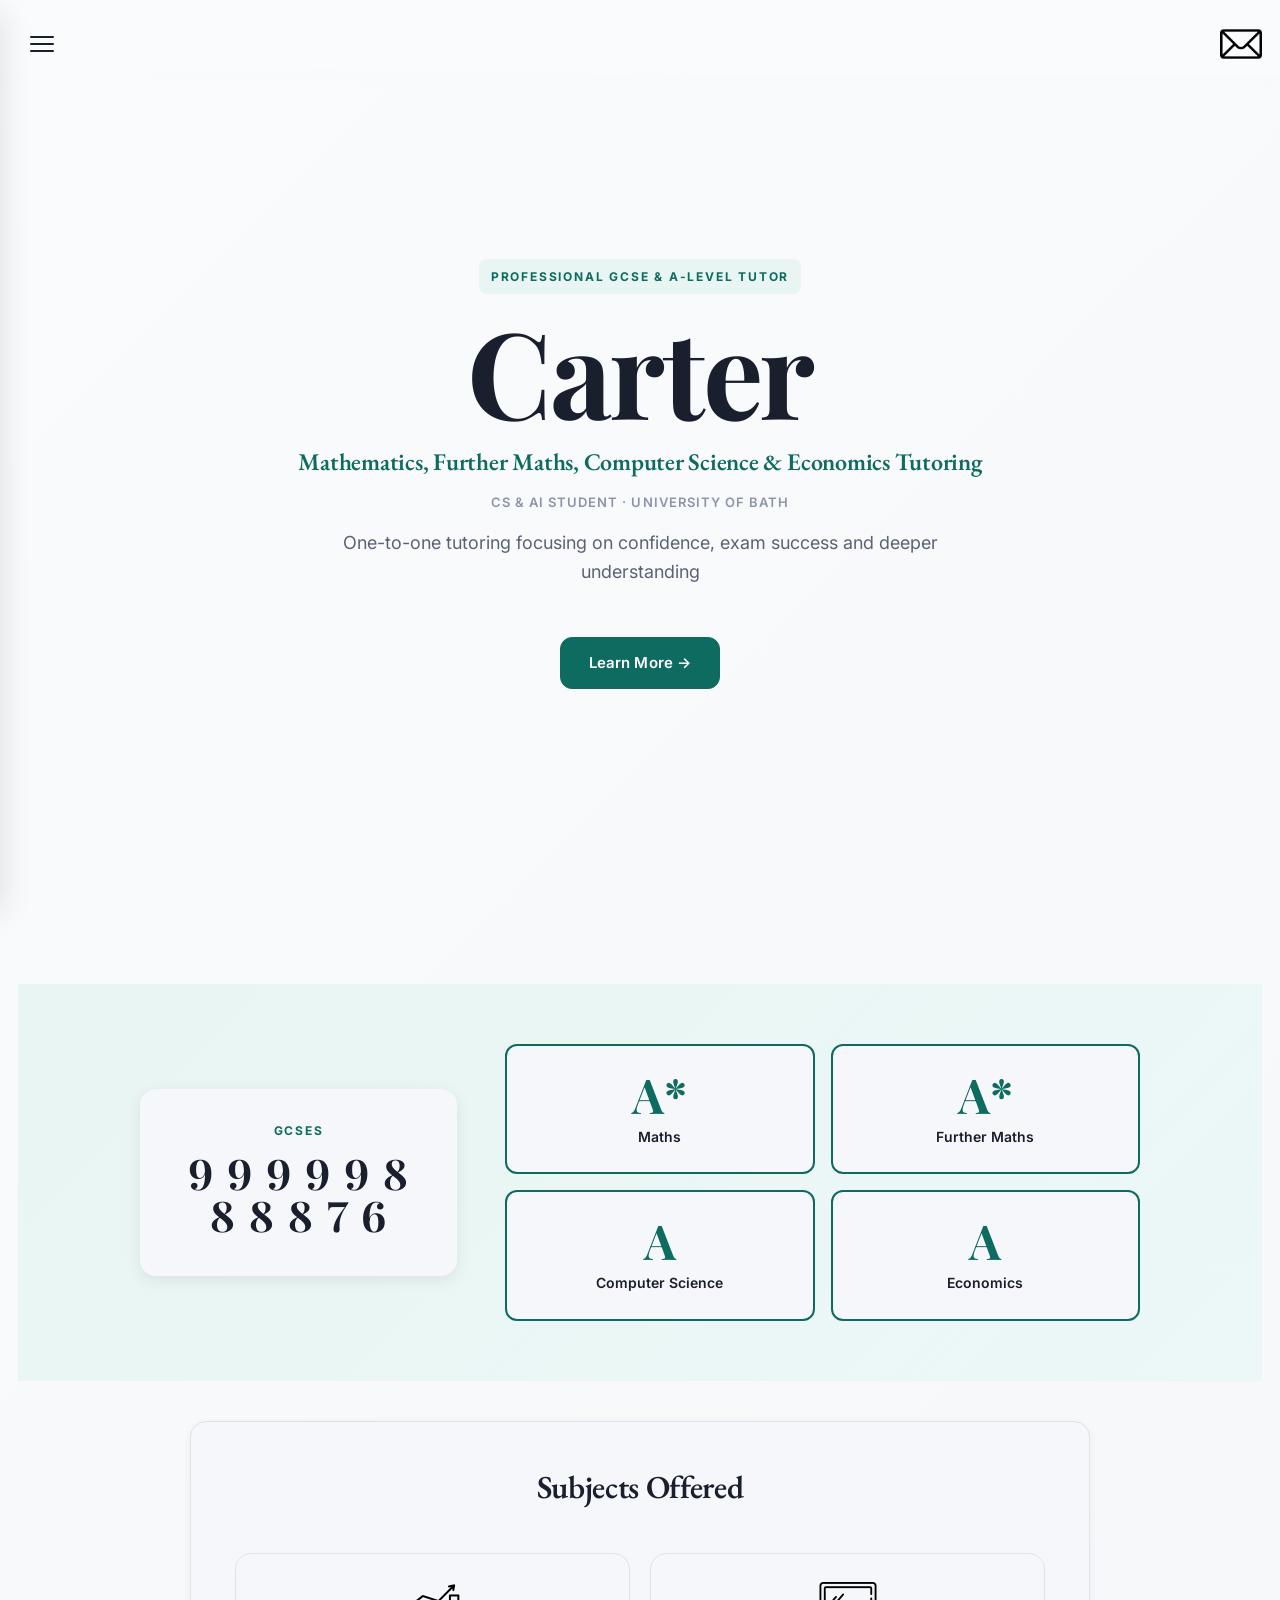
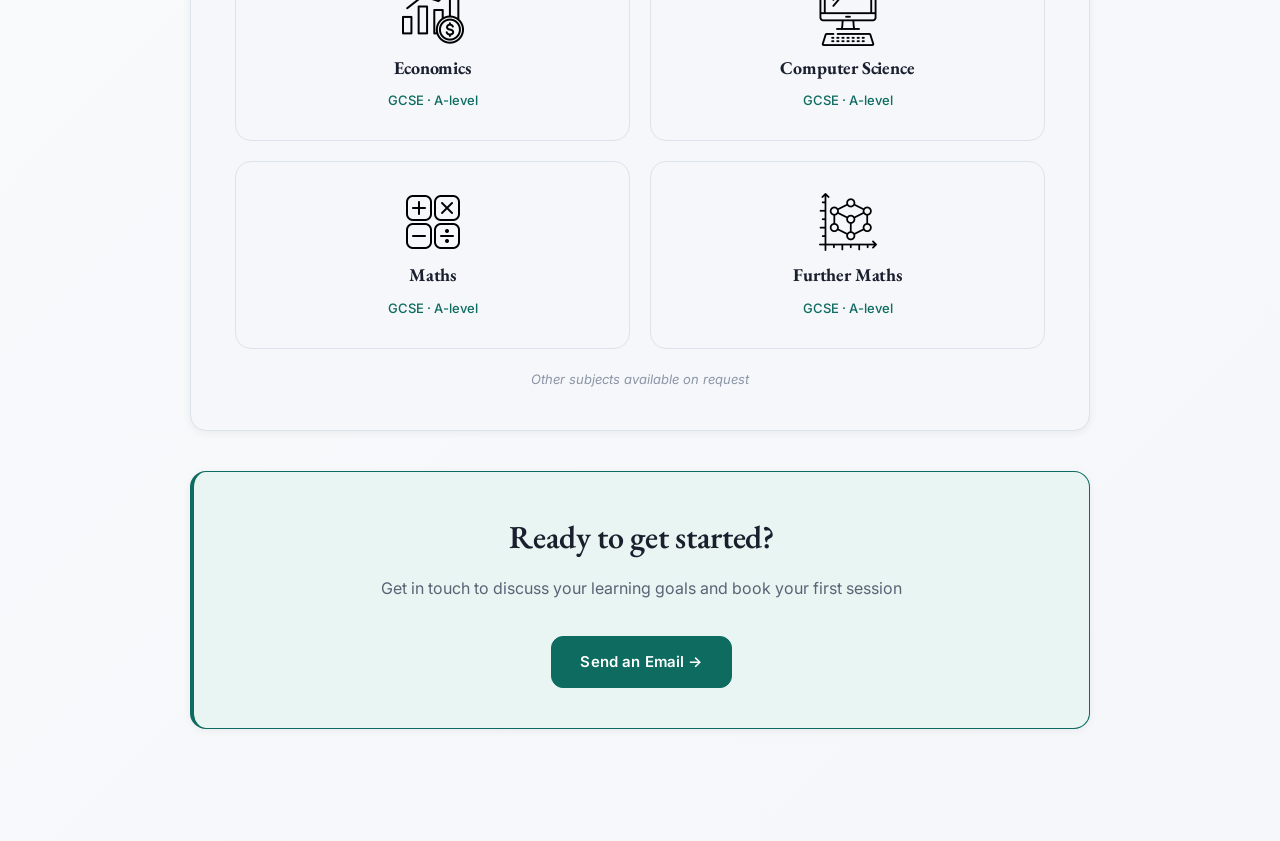
==== commit 1b8669bd: "Final Website Changes" ====
--- a/index.html
+++ b/index.html
@@ -17,7 +17,6 @@
         <span></span>
     </div>
     <a href="index.html" class="active">Home</a>
-    <a href="about.html">About</a>
     <a href="instructions.html">How to Book</a>
     <a href="lessons.html">Lessons</a>
     <a href="pricing.html">Pricing</a>
@@ -39,10 +38,10 @@
     <div class="hero-content">
         <span class="hero-eyebrow">Professional GCSE & A-Level Tutor</span>
         <h1 class="hero-title">Carter</h1>
-        <p class="hero-subtitle">Expert Mathematics, Further Maths, Computer Science & Economics</p>
+        <p class="hero-subtitle">Mathematics, Further Maths, Computer Science & Economics Tutoring</p>
         <p class="hero-uni">CS & AI Student · University of Bath</p>
-        <p class="hero-description">One-to-one tutoring for exam success and deeper understanding</p>
-        <a href="about.html" class="btn btn-primary hero-cta">Learn More →</a>
+        <p class="hero-description">One-to-one tutoring focusing on confidence, exam success and deeper understanding</p>
+        <a href="instructions.html" class="btn btn-primary hero-cta">Learn More →</a>
     </div>
 </section>
 
--- a/style.css
+++ b/style.css
@@ -1438,7 +1438,7 @@
 }
 
 .info-container p {
-    margin-bottom: 32px;
+    margin-bottom: 16px;
     font-size: 16px;
 }
 
